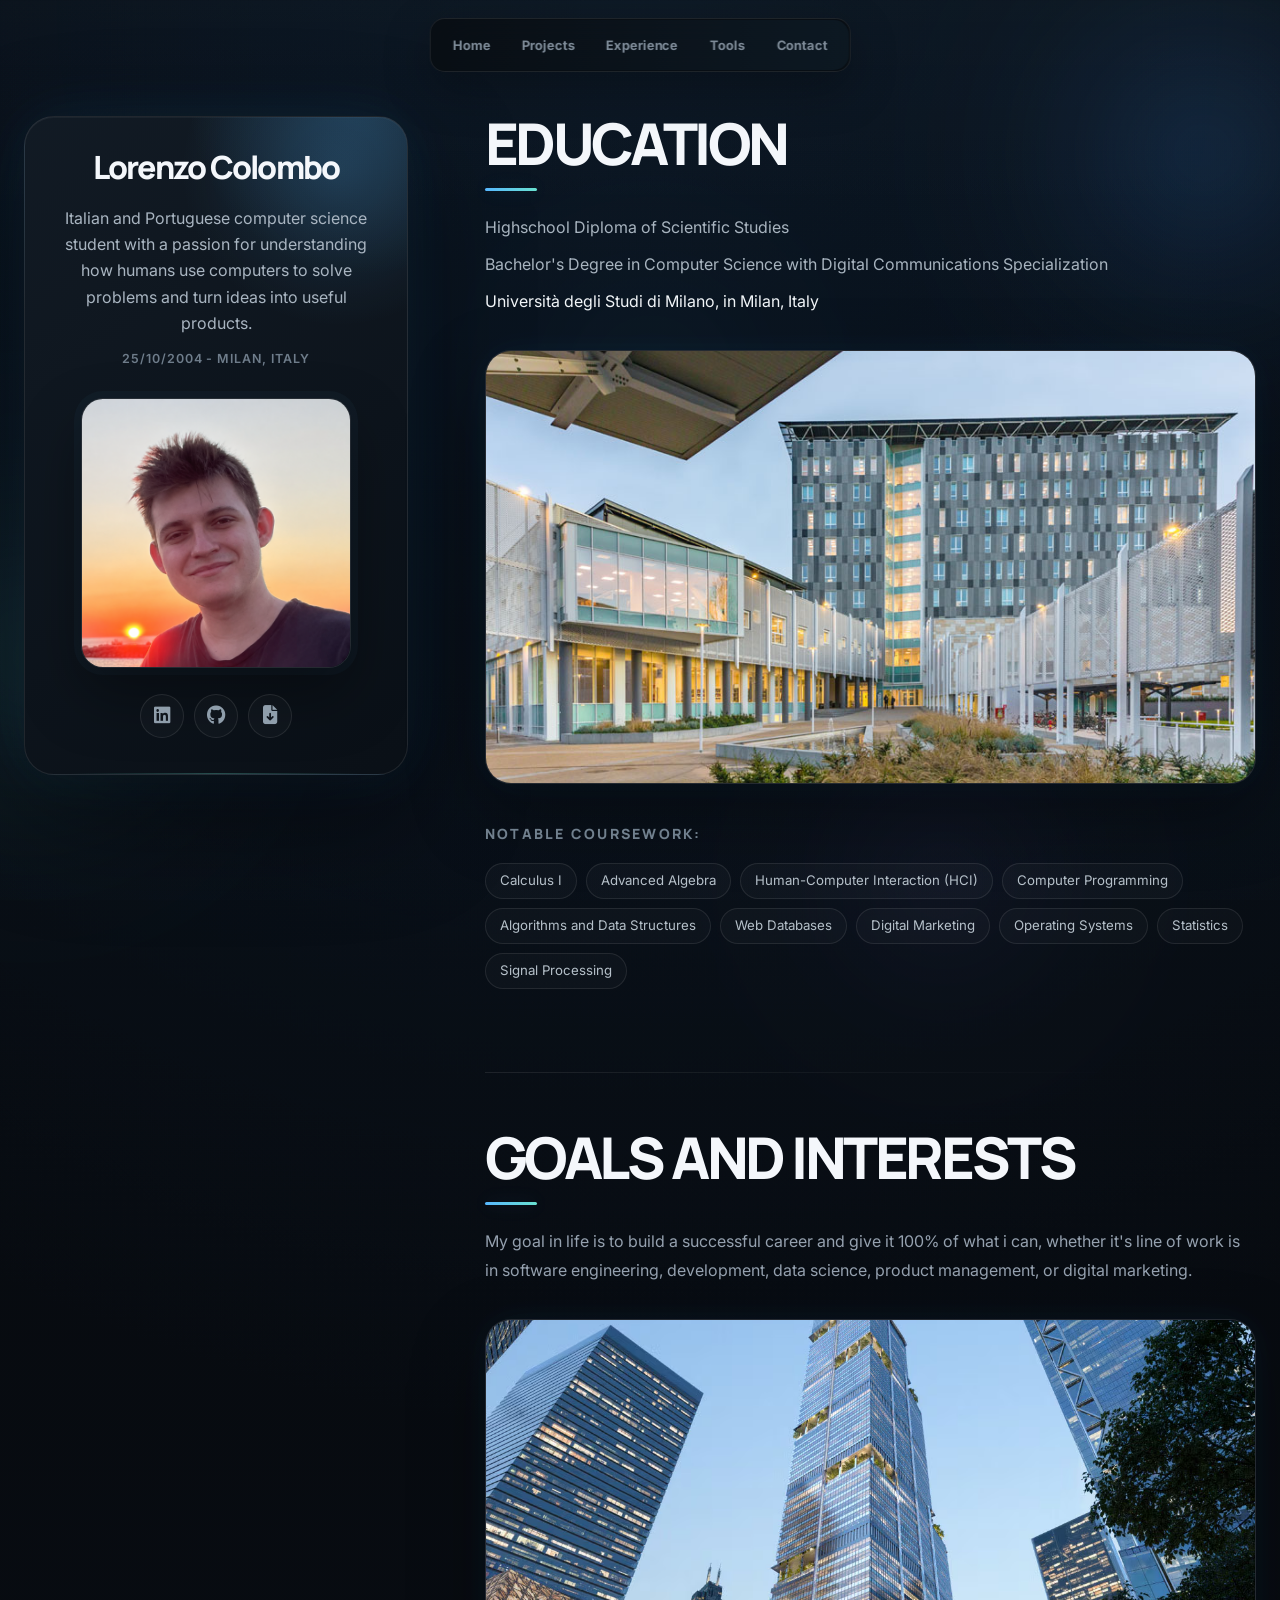
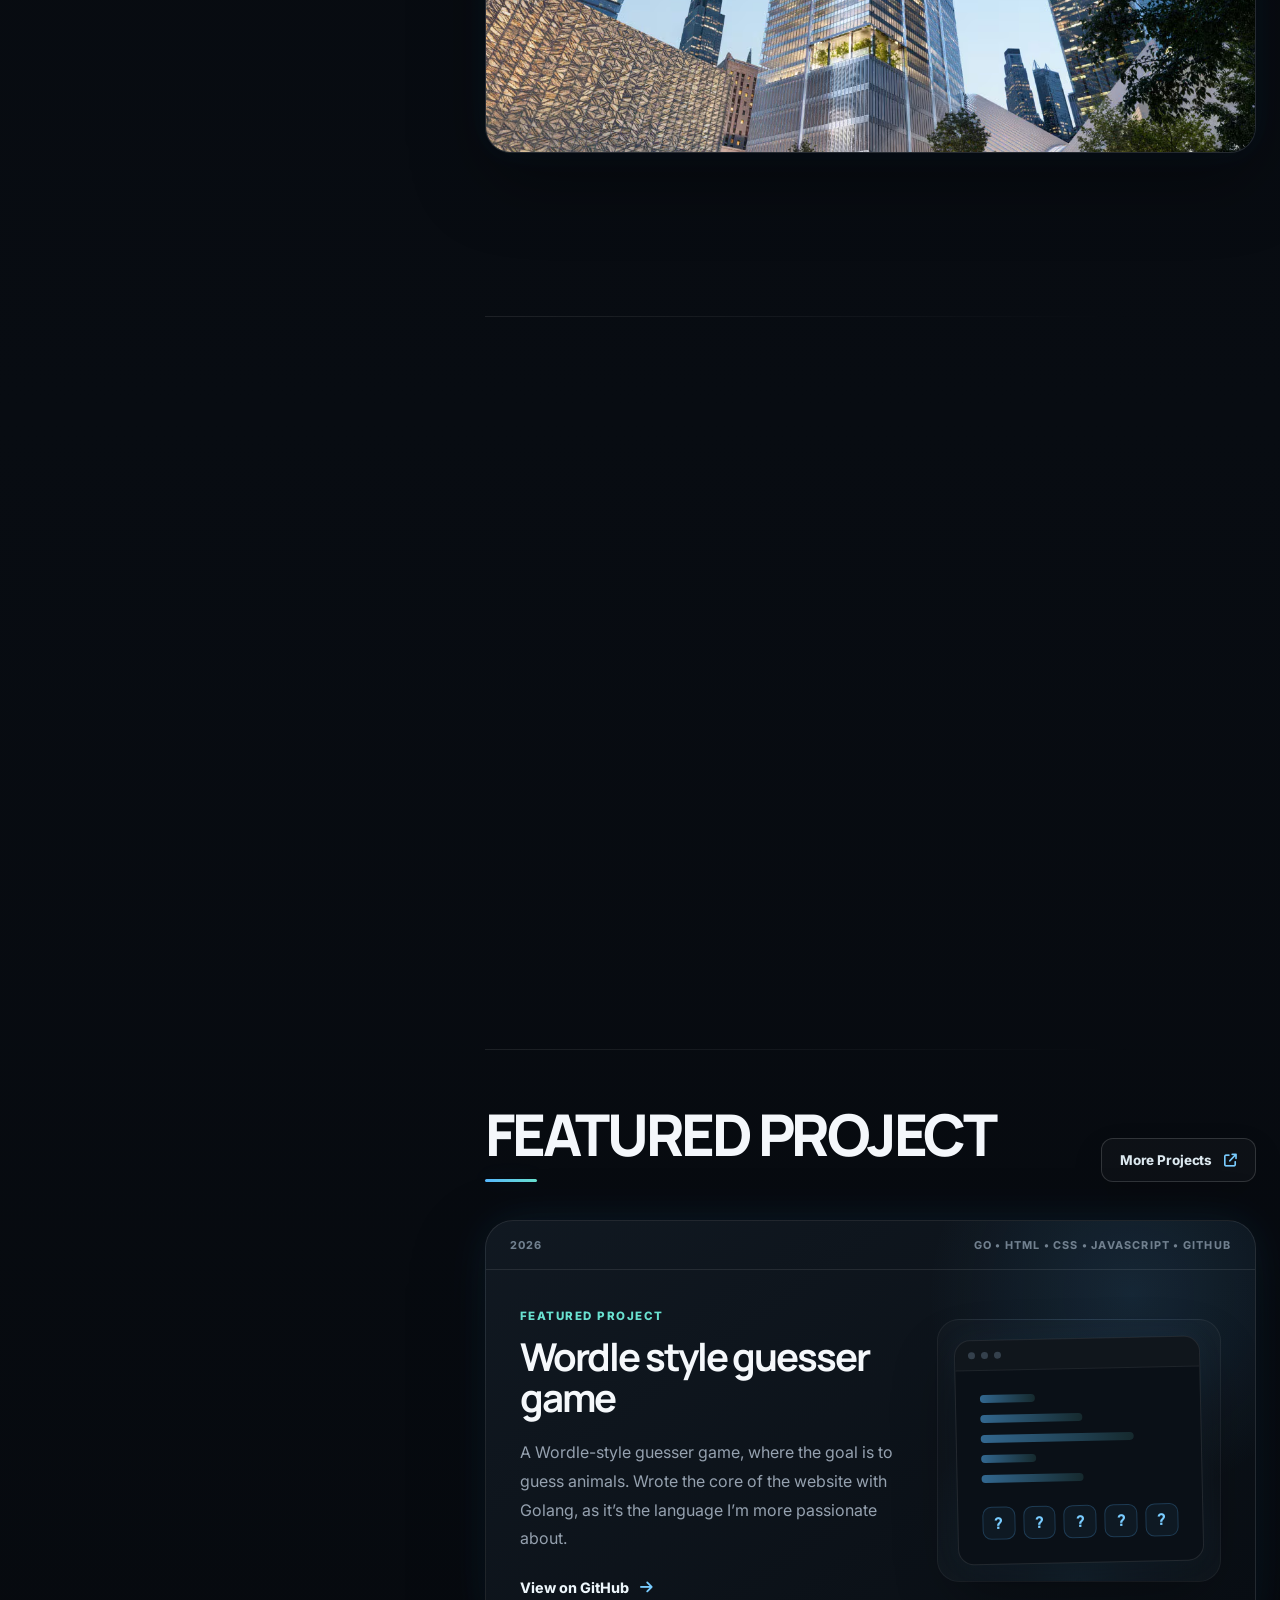
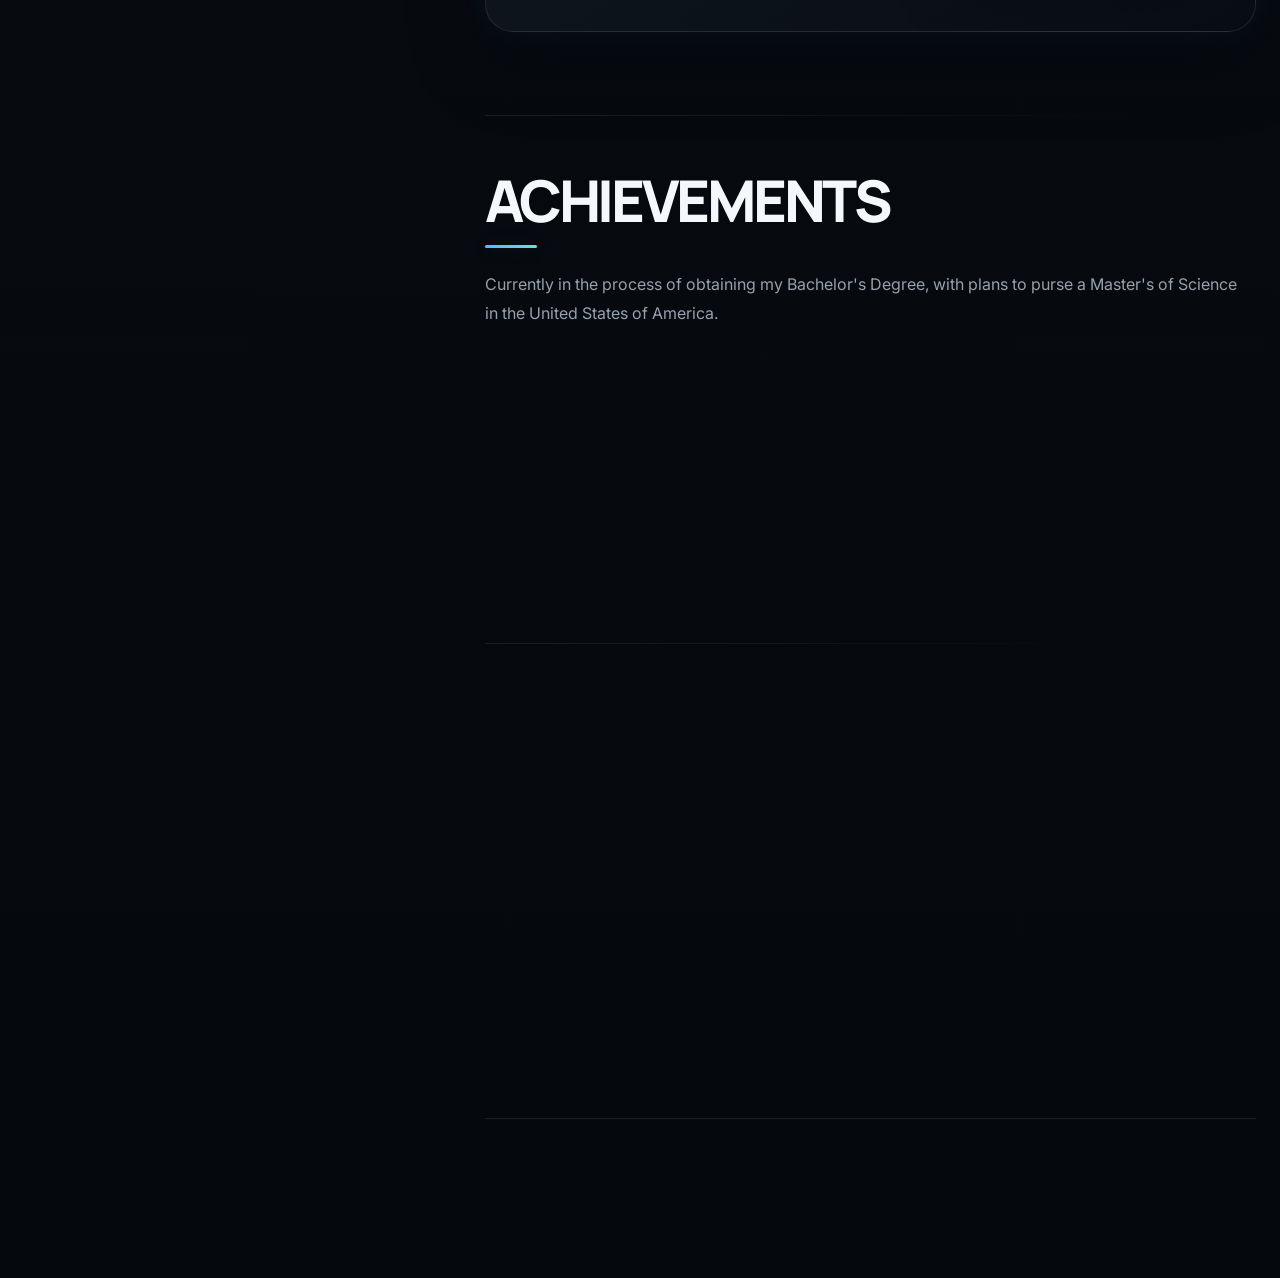
==== index.html @ e4cc05e1 "Updated index.html changed paragraph in line 104" ====
<!DOCTYPE html>
<html lang="en">

<head>
    <meta charset="UTF-8">
    <meta name="viewport" content="width=device-width, initial-scale=1.0">
    <meta name="description" content="Portfolio of Lorenzo Colombo, computer science student in Milan.">
    <meta name="theme-color" content="#0b0f14">
    <title>Lorenzo Colombo Aidos Portfolio</title>

    <link rel="icon" href="data:image/svg+xml,<svg xmlns=%22http://www.w3.org/2000/svg%22 viewBox=%220 0 64 64%22><rect width=%2264%22 height=%2264%22 rx=%2214%22 fill=%22%230b0f14%22/><text x=%2232%22 y=%2244%22 font-size=%2230%22 font-family=%22Arial%22 font-weight=%22700%22 text-anchor=%22middle%22 fill=%22%2368d7ff%22>LC</text></svg>">

    <link rel="preconnect" href="https://fonts.googleapis.com">
    <link rel="preconnect" href="https://fonts.gstatic.com" crossorigin>
    <link href="https://fonts.googleapis.com/css2?family=Inter:wght@400;500;600;700;800&family=Manrope:wght@500;600;700;800&display=swap" rel="stylesheet">
    <link rel="stylesheet" href="https://cdnjs.cloudflare.com/ajax/libs/font-awesome/6.5.2/css/all.min.css">
    <link rel="stylesheet" href="./profile.css">
    <link rel="stylesheet" href="./content.css">
    <link rel="stylesheet" href="./navbar.css">

    <script src="./fadenavbar.js" defer></script>
</head>

<body>

    <div class="ambient ambient-one" aria-hidden="true"></div>
    <div class="ambient ambient-two" aria-hidden="true"></div>
    <div class="ambient ambient-three" aria-hidden="true"></div>
    <div class="ambient ambient-four" aria-hidden="true"></div>
    <div class="scroll-progress" aria-hidden="true"></div>

    <nav class="navbar" aria-label="Main navigation">
        <a href="#top">Home</a>
        <a href="./projects.html">Projects</a>
        <a href="#experience">Experience</a>
        <a href="#tools">Tools</a>
        <a href="#contact">Contact</a>
    </nav>

    <div class="layout">

        <aside class="profile" id="top">

            <h1 class="name">Lorenzo Colombo</h1>
            <p class="description">Italian and Portuguese computer science student with a passion for understanding how humans use computers to solve problems and turn ideas into useful products.</p>
            <p class="information">25/10/2004 - Milan, Italy</p>
            <img class="profilepicture" src="picture.png" alt="Portrait of Lorenzo Colombo">

            <div class="socials">
                <a href="https://www.linkedin.com/in/lorenzo-colombo-1971093bb/" target="_blank" rel="noopener noreferrer" aria-label="LinkedIn" title="LinkedIn">
                    <i class="fa-brands fa-linkedin"></i>
                </a>

                <a href="https://github.com/LoreAidos" target="_blank" rel="noopener noreferrer" aria-label="GitHub" title="GitHub">
                    <i class="fa-brands fa-github"></i>
                </a>

                <a href="CSCV_EN.pdf" download aria-label="Download CV" title="Download CV">
                    <i class="fa-solid fa-file-arrow-down"></i>
                </a>
            </div>

        </aside>


        <main class="content">

            <section id="education">

                <h1 class="titlewhite">EDUCATION</h1>

                <p class="paragraph education-entries">
                    <span>Highschool Diploma of Scientific Studies</span>
                    <span>Bachelor's Degree in Computer Science with Digital Communications Specialization</span>
                    <span class="paragraphwhite">Università degli Studi di Milano, in Milan, Italy</span>
                </p>

                <figure class="figure">
                    <img class="picture1" src="celoria.png" alt="The Celoria campus of the Università degli Studi di Milano" loading="lazy">
                </figure>

                <h2 class="titlegray">NOTABLE COURSEWORK:</h2>
                <ul class="education-list">
                    <li>Calculus I</li>
                    <li>Advanced Algebra</li>
                    <li>Human-Computer Interaction (HCI)</li>
                    <li>Computer Programming</li>
                    <li>Algorithms and Data Structures</li>
                    <li>Web Databases</li>
                    <li>Digital Marketing</li>
                    <li>Operating Systems</li>
                    <li>Statistics</li>
                    <li>Signal Processing</li>
                </ul>

            </section>


            <section id="goals">

                <h1 class="titlewhite">GOALS AND INTERESTS</h1>

                <p class="paragraph">
                    My goal in life is to build a successful career and give it 100% of what i can,
                    whether it's line of work is in software engineering, development, data science,
                    product management, or digital marketing.
                </p>

                <figure class="figure">
                    <img class="picture2" src="stockimagegoals.png" alt="Abstract dashboard with charts and data visualizations" loading="lazy">
                </figure>

                <p class="paragraph">
                    Thanks to my interests in social media, finance, culture, and
                    problem-solving, my mission is to become an important asset to any
                    company, with the vision of one day owning my own business.
                </p>

            </section>


            <section id="tools">

                <h1 class="titlewhite">SKILLS</h1>

                <div class="skills-container">

                    <div class="skills-box">
                        <h2 class="titlegray">SOFT SKILLS</h2>

                        <ul class="skills-list">
                            <li><strong>Multilingual:</strong> I speak Italian, Portuguese, and English fluently. I am a beginner in French and Spanish.</li>
                            <li>High <strong>adaptability.</strong></li>
                            <li><strong>Attention to detail</strong> and <strong>good memory.</strong></li>
                            <li>Good <strong>communication</strong>, especially during teamwork.</li>
                            <li>High <strong>creativity.</strong></li>
                            <li><strong>Confident</strong> and willing to try things outside my niche.</li>
                        </ul>
                    </div>

                    <div class="skills-box">
                        <h2 class="titlegray">EXPERTISE</h2>

                        <ul class="skills-list">
                            <li><strong>Programming Languages:</strong> Go, Java, JavaScript, Python.</li>
                            <li><strong>Other Technologies:</strong> HTML, CSS, XML, MySQL, PostgreSQL.</li>
                            <li><strong>Tools:</strong> Git, GitHub, VS Code, IntelliJ IDEA, Oracle VirtualBox, Docker, Microsoft Office.</li>
                            <li><strong>Operating Systems:</strong> Windows 10–11, Linux (Arch, Fedora, GNOME/Wayland).</li>
                            <li><strong>AI Tools</strong>: Perplexity AI, ChatGPT, Claude, Gemini. I have some proficiency in Codex / Claude Code.</li>
                        </ul>
                    </div>

                </div>

            </section>




            <section id="projects" class="featured-project-section">

                <div class="section-heading-row">
                    <h1 class="titlewhite">FEATURED PROJECT</h1>
                    <a class="more-projects-button" href="./projects.html">
                        More Projects
                        <i class="fa-solid fa-arrow-up-right-from-square" aria-hidden="true"></i>
                    </a>
                </div>

                <article class="featured-project-card">
                    <div class="project-meta">
                        <span>2026</span>
                        <span>GO • HTML • CSS • JAVASCRIPT • GITHUB</span>
                    </div>

                    <div class="project-body">
                        <div class="project-copy">
                            <span class="project-kicker">Featured Project</span>
                            <h2>Wordle style guesser game</h2>
                            <p>
                                A Wordle-style guesser game, where the goal is to guess animals.
                                Wrote the core of the website with Golang, as it’s the language I’m more passionate about.
                            </p>

                            <a class="project-link" href="https://github.com/LoreAidos" target="_blank" rel="noopener noreferrer">
                                View on GitHub
                                <i class="fa-solid fa-arrow-right" aria-hidden="true"></i>
                            </a>
                        </div>

                        <div class="project-visual" aria-hidden="true">
                            <div class="project-window">
                                <div class="project-window-bar">
                                    <span></span><span></span><span></span>
                                </div>
                                <div class="project-window-content">
                                    <div class="project-code-line short"></div>
                                    <div class="project-code-line medium"></div>
                                    <div class="project-code-line long"></div>
                                    <div class="project-code-line short"></div>
                                    <div class="project-code-line medium"></div>
                                    <div class="project-grid">
                                        <span>?</span><span>?</span><span>?</span><span>?</span><span>?</span>
                                    </div>
                                </div>
                            </div>
                        </div>
                    </div>
                </article>

            </section>

            <section id="experience">

                <h1 class="titlewhite">ACHIEVEMENTS</h1>

                <p class="paragraph">
                    Currently in the process of obtaining my Bachelor's Degree, with plans to purse a Master's of Science in the United States of America.
                </p>
                <p class="paragraph">
                    Solved more than 100 LeetCode problems, placing me in the top 15% of the website.
                </p>

                <h2 class="titlegray subtitle">EXPERIENCE</h2>
                <p class="paragraphwhite experience-card">Interned for an Advertisement Strategy firm (Trade-off) during 3 months at the beginning of 2024 in Milan, Italy </p>

            </section>


            <section id="contact">

                <h1 class="titlewhite">My Contacts</h1>

                <div class="contact-links">
                    <a class="contact-link" href="mailto:lorenzocolaidos@gmail.com">
                        <i class="fa-solid fa-envelope" aria-hidden="true"></i>
                        <span>lorenzocolaidos@gmail.com</span>
                    </a>
                    <a class="contact-link" href="https://www.linkedin.com/in/lorenzo-colombo-1971093bb/" target="_blank" rel="noopener noreferrer">
                        <i class="fa-brands fa-linkedin" aria-hidden="true"></i>
                        <span>Let's connect on Linkedin</span>
                    </a>
                </div>

            </section>


            <footer>
                <p class="privacy-notice">
                    The personal information presented on this website is provided for
                    professional and recruitment purposes only. It must not be copied,
                    reproduced, distributed, or used for unrelated purposes without my
                    consent.
                </p>
            </footer>

        </main>

    </div>

</body>

</html>
---- profile.css ----
:root {
    --bg: #070a0f;
    --bg-soft: #0b1017;
    --surface: #0f151d;
    --surface-2: #121b25;
    --surface-3: #17222e;
    --ink: #f4f7fb;
    --muted: #95a1af;
    --muted-2: #667382;
    --line: rgba(255,255,255,.09);
    --line-strong: rgba(255,255,255,.15);
    --blue: #57b8ff;
    --blue-bright: #79ccff;
    --blue-deep: #2467ad;
    --cyan: #69e1d0;
    --shadow-sm: 0 18px 40px rgba(0,0,0,.24), 0 0 30px rgba(87,184,255,.035);
    --shadow-md: 0 28px 72px rgba(0,0,0,.34), 0 0 42px rgba(87,184,255,.045);
    --shadow-lg: 0 42px 118px rgba(0,0,0,.44), 0 0 58px rgba(87,184,255,.055);
    --radius-lg: 28px;
    --radius-md: 18px;
    --max: 1480px;
    --grid-size: clamp(34px, 3vw, 52px);
}

* { box-sizing: border-box; }

html {
    scroll-behavior: smooth;
    scroll-padding-top: 110px;
    background: var(--bg);
}

body {
    position: relative;
    isolation: isolate;
    min-height: 100vh;
    margin: 0;
    color: var(--ink);
    background:
        radial-gradient(circle at 50% 0%, rgba(36,103,173,.14), transparent 32%),
        linear-gradient(180deg, #06090d 0%, #080c12 45%, #05080c 100%);
    font-family: "Inter", sans-serif;
    overflow-x: hidden;
    -webkit-font-smoothing: antialiased;
}

body::before {
    content: "";
    position: fixed;
    inset: 0;
    pointer-events: none;
    opacity: .24;
    background-image:
        linear-gradient(rgba(255,255,255,.028) 1px, transparent 1px),
        linear-gradient(90deg, rgba(255,255,255,.028) 1px, transparent 1px);
    background-size: var(--grid-size) var(--grid-size);
    background-position: center top;
    mask-image: radial-gradient(circle at 50% 18%, black 0%, black 35%, transparent 88%);
    -webkit-mask-image: radial-gradient(circle at 50% 18%, black 0%, black 35%, transparent 88%);
    z-index: 0;
}

body::after {
    content: "";
    position: fixed;
    inset: 0;
    pointer-events: none;
    background:
        radial-gradient(circle at 50% 50%, transparent 36%, rgba(2,4,7,.34) 100%),
        linear-gradient(180deg, rgba(255,255,255,.018), transparent 24%, transparent 76%, rgba(0,0,0,.14));
    mix-blend-mode: screen;
    opacity: .65;
    z-index: 1;
}

::selection { background: rgba(87,184,255,.28); }

a:focus-visible {
    outline: 2px solid var(--blue-bright);
    outline-offset: 3px;
}

img { max-width: 100%; }

.ambient {
    position: fixed;
    width: clamp(300px, 38vw, 680px);
    height: clamp(300px, 38vw, 680px);
    border-radius: 50%;
    pointer-events: none;
    filter: blur(clamp(34px, 3.8vw, 58px));
    z-index: 0;
    will-change: transform, opacity;
    mix-blend-mode: screen;
}

.ambient-one {
    top: -10%;
    right: -13%;
    opacity: .29;
    background: radial-gradient(circle, rgba(54,145,255,.78) 0%, rgba(54,145,255,.25) 34%, transparent 70%);
    animation: ambientFloatOne 15s ease-in-out infinite alternate;
}

.ambient-two {
    left: -14%;
    top: 46%;
    opacity: .23;
    background: radial-gradient(circle, rgba(84,223,206,.62) 0%, rgba(84,223,206,.18) 36%, transparent 70%);
    animation: ambientFloatTwo 18s ease-in-out infinite alternate;
}

.ambient-three {
    width: clamp(220px, 28vw, 520px);
    height: clamp(220px, 28vw, 520px);
    top: 78%;
    right: 16%;
    opacity: .13;
    background: radial-gradient(circle, rgba(125,102,255,.58) 0%, rgba(125,102,255,.16) 38%, transparent 72%);
    animation: ambientFloatThree 21s ease-in-out infinite alternate;
}

.ambient-four {
    width: clamp(180px, 22vw, 420px);
    height: clamp(180px, 22vw, 420px);
    top: 26%;
    left: 38%;
    opacity: .11;
    background: radial-gradient(circle, rgba(87,184,255,.65) 0%, rgba(87,184,255,.12) 40%, transparent 72%);
    animation: ambientFloatFour 19s ease-in-out infinite alternate;
}



.scroll-progress {
    position: fixed;
    top: 0;
    left: 0;
    width: 0;
    height: 2px;
    background: linear-gradient(90deg, var(--blue), var(--cyan));
    z-index: 3000;
    box-shadow: 0 0 22px rgba(87,184,255,.35);
}

.layout {
    position: relative;
    z-index: 2;
    display: grid;
    grid-template-columns: clamp(320px, 30vw, 430px) minmax(0, 1fr);
    column-gap: clamp(48px, 6vw, 96px);
    align-items: start;
    width: min(calc(100% - 48px), var(--max));
    margin: 0 auto;
    padding: 116px 0 0;
}

.profile {
    position: sticky;
    top: 96px;
    align-self: start;
    padding: 34px 30px 36px;
    border-radius: 30px;
    color: #fff;
    background:
        radial-gradient(circle at 82% 8%, rgba(87,184,255,.15), transparent 23%),
        linear-gradient(145deg, rgba(18,27,37,.98), rgba(10,16,23,.98));
    border: 1px solid var(--line);
    box-shadow: var(--shadow-lg), 0 0 70px rgba(87,184,255,.07), inset 0 1px 0 rgba(255,255,255,.045);
    overflow: hidden;
    isolation: isolate;
    transition: border-color .35s ease, box-shadow .35s ease, transform .35s ease;
}

.profile:hover {
    border-color: rgba(87,184,255,.20);
    box-shadow: 0 46px 110px rgba(0,0,0,.42), 0 0 65px rgba(87,184,255,.11), inset 0 1px 0 rgba(255,255,255,.06);
    transform: translateY(-2px);
}

.profile::before {
    content: "";
    position: absolute;
    width: 360px;
    height: 360px;
    top: -195px;
    right: -135px;
    border-radius: 50%;
    background: radial-gradient(circle, rgba(87,184,255,.18), transparent 68%);
    pointer-events: none;
    animation: profileOrb 8s ease-in-out infinite alternate;
}

.profile::after {
    content: "";
    position: absolute;
    left: 12%;
    right: 12%;
    bottom: 0;
    height: 1px;
    background: linear-gradient(90deg, transparent, rgba(105,225,208,.65), transparent);
    opacity: .45;
    animation: pulseLine 4s ease-in-out infinite;
}

.name,
.description,
.information,
.profilepicture,
.socials { position: relative; z-index: 1; }

.name {
    margin: 0;
    font-family: "Manrope", sans-serif;
    font-weight: 800;
    font-size: clamp(2rem, 2.45vw, 2.75rem);
    line-height: 1.05;
    letter-spacing: -.055em;
    text-align: center;
    color: var(--ink);
}

.description {
    margin: 20px 0 0;
    color: #a9b5c1;
    font-size: clamp(1rem, 1.2vw, 1.15rem);
    line-height: 1.65;
    text-align: center;
}

.information {
    margin: 14px 0 0;
    color: #6f7d8b;
    font-size: .78rem;
    font-weight: 600;
    letter-spacing: .08em;
    text-transform: uppercase;
    text-align: center;
}

.profilepicture {
    display: block;
    width: min(270px, 100%);
    aspect-ratio: 1;
    height: auto;
    object-fit: cover;
    object-position: 46% 30%;
    margin: 32px auto 0;
    border-radius: 22px;
    border: 1px solid rgba(255,255,255,.10);
    box-shadow: 0 28px 60px rgba(0,0,0,.34), 0 0 0 7px rgba(87,184,255,.035);
    transition: transform .55s cubic-bezier(.2,.8,.2,1), box-shadow .55s ease, filter .55s ease;
}

.profile:hover .profilepicture {
    transform: scale(1.018) translateY(-3px);
    box-shadow: 0 32px 70px rgba(0,0,0,.40), 0 0 0 7px rgba(87,184,255,.055), 0 0 42px rgba(87,184,255,.055);
    filter: saturate(1.03) brightness(1.025);
}

.socials {
    display: flex;
    justify-content: center;
    align-items: center;
    gap: 10px;
    margin-top: 26px;
}

.socials a {
    width: 44px;
    height: 44px;
    display: grid;
    place-items: center;
    color: #8f9eab;
    font-size: 19px;
    text-decoration: none;
    border: 1px solid var(--line);
    border-radius: 50%;
    background: rgba(255,255,255,.025);
    transition: transform .24s ease, color .24s ease, background .24s ease, border-color .24s ease, box-shadow .24s ease;
}

.socials a:hover {
    color: #071017;
    background: var(--blue-bright);
    border-color: var(--blue-bright);
    transform: translateY(-3px);
    box-shadow: 0 12px 28px rgba(87,184,255,.18);
}

@keyframes ambientFloatOne {
    from { transform: translate(0,0) scale(1); }
    to { transform: translate(-50px,40px) scale(1.15); }
}

@keyframes ambientFloatTwo {
    from { transform: translate(0,0) scale(1); }
    to { transform: translate(55px,-35px) scale(1.14); }
}


@keyframes ambientFloatThree {
    from { transform: translate3d(0,0,0) scale(1); }
    to { transform: translate3d(-45px,-35px,0) scale(1.14); }
}

@keyframes ambientFloatFour {
    from { transform: translate3d(-20px,30px,0) scale(.96); }
    to { transform: translate3d(35px,-25px,0) scale(1.10); }
}

@keyframes profileOrb {
    from { transform: translate(0,0) scale(1); opacity: .55; }
    to { transform: translate(-30px,25px) scale(1.17); opacity: .95; }
}

@keyframes pulseLine {
    0%,100% { opacity: .12; transform: scaleX(.65); }
    50% { opacity: .58; transform: scaleX(1); }
}

@media (max-height: 820px) and (min-width: 901px) {
    .profile { top: 88px; padding: 28px 28px 30px; }
    .description { margin-top: 14px; }
    .information { margin-top: 10px; }
    .profilepicture { width: min(240px, 100%); margin-top: 22px; }
    .socials { margin-top: 20px; }
}

@media (max-height: 680px) and (min-width: 901px) {
    .profile { position: relative; top: auto; }
}

@media (max-width: 900px) {
    .layout {
        grid-template-columns: minmax(0, 1fr);
        row-gap: 70px;
        padding-top: 116px;
    }

    .profile {
        position: relative;
        top: auto;
        width: 100%;
        max-width: 560px;
        margin: 0 auto;
    }

    .profilepicture { width: min(250px, 100%); }
}

@media (max-width: 700px) {
    .layout {
        width: min(calc(100% - 28px), 620px);
        padding-top: 130px;
        row-gap: 48px;
    }

    .profile { padding: 28px 20px 32px; border-radius: 24px; }

    .name { font-size: clamp(2rem, 9vw, 2.6rem); }
    .description { font-size: 1rem; }
    .information { font-size: .68rem; }
    .profilepicture { width: min(240px, 70vw); margin-top: 24px; border-radius: 20px; }
    .socials { gap: 8px; margin-top: 22px; }
    .socials a { width: 40px; height: 40px; font-size: 18px; }
    .ambient { opacity: .10; }
    body::before { opacity: .12; }
}

@media (prefers-reduced-motion: reduce) {
    *, *::before, *::after {
        animation-duration: .001ms !important;
        animation-iteration-count: 1 !important;
        scroll-behavior: auto !important;
        transition-duration: .001ms !important;
    }
}
---- content.css ----
.content {
    min-width: 0;
    padding-bottom: 90px;
}

.content section {
    position: relative;
    margin-bottom: clamp(110px, 11vw, 170px);
}

.content section + section::before {
    content: "";
    position: absolute;
    left: 0;
    top: -58px;
    width: 100%;
    height: 1px;
    background: linear-gradient(90deg, var(--line), transparent 85%);
}

.paragraph,
.paragraphwhite {
    font-size: clamp(1rem, 1.05vw, 1.12rem);
    line-height: 1.82;
    margin: 22px 0 0;
    max-width: 48em;
}

.paragraph { color: var(--muted); }
.paragraphwhite { color: #edf3f7; }

.titlewhite,
.titlegray {
    margin: 0;
    font-family: "Manrope", sans-serif;
    text-transform: uppercase;
}

.titlewhite {
    color: var(--ink);
    font-size: clamp(2.6rem, 4.5vw, 4.5rem);
    font-weight: 800;
    line-height: .94;
    letter-spacing: -.06em;
}

.titlegray {
    color: #71808e;
    font-size: clamp(.88rem, 1.05vw, 1rem);
    font-weight: 800;
    line-height: 1.2;
    letter-spacing: .16em;
}

.content .titlewhite {
    position: relative;
    width: fit-content;
}

.content .titlewhite::after {
    content: "";
    display: block;
    width: 52px;
    height: 3px;
    margin-top: 18px;
    border-radius: 99px;
    background: linear-gradient(90deg, var(--blue), var(--cyan));
    box-shadow: 0 0 18px rgba(87,184,255,.15);
    transition: width .35s ease;
}

.content .titlewhite:hover::after { width: 92px; }

.subtitle { margin-top: 50px; }

.education-entries span {
    display: block;
    color: #a8b4bf;
}

.education-entries span + span { margin-top: 8px; }
.education-entries .paragraphwhite { color: #f2f6f9; }

.figure {
    margin: 34px 0 42px;
    padding: 0;
}

.picture1,
.picture2 {
    display: block;
    width: 100%;
    height: auto;
    object-fit: cover;
    border-radius: 26px;
    border: 1px solid var(--line);
    background: var(--surface);
    box-shadow: var(--shadow-md), 0 0 34px rgba(87,184,255,.045);
    transition: transform .55s cubic-bezier(.2,.8,.2,1), box-shadow .55s ease, border-color .4s ease, filter .5s ease;
}

.picture1 { aspect-ratio: 16 / 9; object-position: 50% 45%; }
.picture2 { aspect-ratio: 16 / 9; }

.picture1:hover,
.picture2:hover {
    transform: translateY(-6px) scale(1.006);
    border-color: rgba(87,184,255,.18);
    box-shadow: var(--shadow-lg), 0 0 48px rgba(87,184,255,.09);
    filter: brightness(1.03) saturate(1.03);
}

#goals .figure { margin-bottom: 8px; }

.education-list {
    display: flex;
    flex-wrap: wrap;
    gap: 9px;
    margin: 20px 0 0;
    padding: 0;
    list-style: none;
}

.education-list li {
    padding: 7px 14px;
    color: #b6c1ca;
    background: rgba(255,255,255,.025);
    border: 1px solid var(--line);
    border-radius: 999px;
    font-size: .83rem;
    line-height: 1.5;
    transition: color .22s ease, background .22s ease, border-color .22s ease, transform .22s ease;
}

.education-list li:hover {
    color: #eff6fa;
    background: rgba(87,184,255,.07);
    border-color: rgba(87,184,255,.22);
    transform: translateY(-1px);
}

.skills-container {
    display: grid;
    grid-template-columns: repeat(2, minmax(0, 1fr));
    gap: 22px;
    margin-top: 44px;
}

.skills-box {
    position: relative;
    padding: 30px;
    border: 1px solid var(--line);
    border-radius: var(--radius-lg);
    background: linear-gradient(145deg, rgba(18,27,37,.96), rgba(11,17,24,.96));
    box-shadow: var(--shadow-sm), 0 0 26px rgba(87,184,255,.045);
    overflow: hidden;
    transition: transform .32s ease, border-color .32s ease, box-shadow .32s ease;
}

.skills-box::before {
    content: "";
    position: absolute;
    width: 160px;
    height: 160px;
    top: -95px;
    right: -72px;
    border-radius: 50%;
    background: radial-gradient(circle, rgba(87,184,255,.12), transparent 70%);
    transition: transform .5s ease;
}

.skills-box:hover {
    transform: translateY(-5px);
    border-color: rgba(87,184,255,.18);
    box-shadow: var(--shadow-md), 0 0 42px rgba(87,184,255,.085);
}

.skills-box:hover::before { transform: scale(1.45); }

.skills-box .titlegray {
    margin-bottom: 20px;
    padding-bottom: 15px;
    border-bottom: 1px solid var(--line);
}

.skills-list {
    margin: 0;
    padding-left: 20px;
    color: #d7e0e7;
    font-size: .96rem;
    line-height: 1.75;
}

.skills-list li { margin-bottom: 9px; }
.skills-list li:last-child { margin-bottom: 0; }
.skills-list li::marker { color: var(--blue); }
.skills-list strong { font-weight: 650; color: #edf5f9; }

.experience-card {
    max-width: none;
    margin-top: 18px;
    padding: 20px 24px;
    line-height: 1.7;
    border-radius: 16px;
    background: linear-gradient(145deg, rgba(255,255,255,.028), rgba(255,255,255,.014));
    border: 1px solid var(--line);
    border-left: 2px solid var(--blue);
    box-shadow: 0 22px 48px rgba(0,0,0,.24), 0 0 28px rgba(87,184,255,.045);
}

.contact-links {
    display: flex;
    flex-direction: column;
    align-items: stretch;
    gap: 0;
    margin-top: 30px;
    border-top: 1px solid var(--line);
}

.contact-link {
    display: flex;
    align-items: center;
    justify-content: space-between;
    gap: 20px;
    padding: 23px 4px;
    color: #e8eff4;
    text-decoration: none;
    font-family: "Manrope", sans-serif;
    font-size: clamp(1.2rem, 2.2vw, 1.9rem);
    font-weight: 750;
    letter-spacing: -.035em;
    border-bottom: 1px solid var(--line);
    transition: color .24s ease, padding-left .24s ease, background .24s ease;
}

.contact-link i {
    color: var(--blue-bright);
    font-size: .7em;
}

.contact-link:hover {
    color: #ffffff;
    padding-left: 10px;
    background: linear-gradient(90deg, rgba(87,184,255,.045), transparent 80%);
}

.content footer {
    padding-top: 30px;
    border-top: 1px solid var(--line);
}

.privacy-notice {
    max-width: 620px;
    margin: 0;
    color: #586675;
    font-size: .72rem;
    line-height: 1.7;
}

.js-ready .fade-in {
    opacity: 0;
    transform: translateY(22px);
    transition:
        opacity .72s ease var(--fade-delay, 0ms),
        transform .72s cubic-bezier(.2,.8,.2,1) var(--fade-delay, 0ms);
}

.js-ready .fade-in.is-visible {
    opacity: 1;
    transform: translateY(0);
}

@media (max-width: 1100px) {
    .skills-container { grid-template-columns: 1fr; }
}

@media (max-width: 700px) {
    .content { padding-bottom: 55px; }
    .content section { margin-bottom: 88px; }
    .content section + section::before { top: -42px; }
    .paragraph, .paragraphwhite { font-size: 1rem; line-height: 1.72; }
    .titlewhite { font-size: clamp(2.35rem, 11vw, 3.35rem); }
    .titlewhite::after { width: 40px; height: 2px; margin-top: 14px; }
    .titlegray { font-size: .82rem; }
    .figure { margin: 28px 0 34px; }
    .picture1, .picture2 { border-radius: 20px; }
    .skills-container { gap: 18px; margin-top: 32px; }
    .skills-box { padding: 24px 20px; border-radius: 22px; }
    .skills-box:hover, .picture1:hover, .picture2:hover { transform: none; }
    .skills-list { font-size: .94rem; }
    .contact-link { font-size: 1.32rem; padding: 20px 2px; }
    .contact-link:hover { padding-left: 5px; }
    .privacy-notice { font-size: .66rem; }
    .js-ready .fade-in { transform: translateY(14px); }
}

@media (prefers-reduced-motion: reduce) {
    .js-ready .fade-in { opacity: 1; transform: none; transition: none; }
}

/* Featured project */
.section-heading-row {
    display: flex;
    align-items: flex-end;
    justify-content: space-between;
    gap: 28px;
    margin-bottom: 38px;
}

.section-heading-row .titlewhite {
    flex: 1 1 auto;
}

.more-projects-button {
    flex: 0 0 auto;
    display: inline-flex;
    align-items: center;
    gap: 12px;
    padding: 13px 18px;
    border: 1px solid var(--line-strong);
    border-radius: 12px;
    color: #dce8ef;
    background: rgba(255,255,255,.028);
    text-decoration: none;
    font-family: "Inter", sans-serif;
    font-size: .84rem;
    font-weight: 750;
    letter-spacing: -.01em;
    box-shadow: 0 12px 30px rgba(0,0,0,.14);
    transition: transform .25s ease, color .25s ease, border-color .25s ease, background .25s ease, box-shadow .25s ease;
}

.more-projects-button i {
    color: var(--blue-bright);
    font-size: .82rem;
}

.more-projects-button:hover {
    color: #fff;
    background: rgba(87,184,255,.07);
    border-color: rgba(87,184,255,.26);
    transform: translateY(-2px);
    box-shadow: 0 16px 34px rgba(0,0,0,.22), 0 0 24px rgba(87,184,255,.05);
}

.featured-project-card {
    position: relative;
    overflow: hidden;
    border: 1px solid var(--line);
    border-radius: 28px;
    background:
        radial-gradient(circle at 84% 18%, rgba(87,184,255,.12), transparent 28%),
        linear-gradient(145deg, rgba(17,25,34,.98), rgba(9,14,20,.98));
    box-shadow: var(--shadow-md), 0 0 52px rgba(87,184,255,.07);
}

.featured-project-card::before {
    content: "";
    position: absolute;
    inset: 0;
    pointer-events: none;
    background: linear-gradient(120deg, transparent 20%, rgba(255,255,255,.025) 50%, transparent 80%);
    transform: translateX(-100%);
    transition: transform .8s ease;
}

.featured-project-card:hover::before {
    transform: translateX(100%);
}

.project-meta {
    display: flex;
    justify-content: space-between;
    gap: 18px;
    padding: 17px 24px;
    border-bottom: 1px solid var(--line);
    color: #71808f;
    font-size: .68rem;
    font-weight: 750;
    letter-spacing: .11em;
    text-transform: uppercase;
}

.project-body {
    display: grid;
    grid-template-columns: minmax(0, 1.15fr) minmax(280px, .85fr);
    gap: 34px;
    align-items: center;
    padding: 34px;
}

.project-copy {
    max-width: 640px;
}

.project-kicker {
    display: inline-block;
    margin-bottom: 14px;
    color: var(--cyan);
    font-size: .72rem;
    font-weight: 800;
    letter-spacing: .13em;
    text-transform: uppercase;
}

.project-copy h2 {
    margin: 0;
    color: #f5f8fb;
    font-family: "Manrope", sans-serif;
    font-size: clamp(1.9rem, 3vw, 3rem);
    line-height: 1.05;
    letter-spacing: -.055em;
}

.project-copy p {
    margin: 20px 0 0;
    max-width: 58ch;
    color: var(--muted);
    font-size: 1rem;
    line-height: 1.8;
}

.project-link {
    display: inline-flex;
    align-items: center;
    gap: 11px;
    margin-top: 26px;
    color: #edf6fb;
    text-decoration: none;
    font-size: .9rem;
    font-weight: 750;
    transition: color .22s ease, gap .22s ease;
}

.project-link i {
    color: var(--blue-bright);
    transition: transform .22s ease;
}

.project-link:hover {
    color: #fff;
    gap: 15px;
}

.project-link:hover i {
    transform: translateX(2px);
}

.project-visual {
    min-height: 250px;
    display: grid;
    place-items: center;
    padding: 18px;
    border: 1px solid rgba(255,255,255,.055);
    border-radius: 22px;
    background:
        radial-gradient(circle at 50% 100%, rgba(87,184,255,.10), transparent 60%),
        rgba(255,255,255,.018);
}

.project-window {
    width: min(100%, 390px);
    overflow: hidden;
    border: 1px solid rgba(255,255,255,.10);
    border-radius: 16px;
    background: #0a1017;
    box-shadow: 0 26px 60px rgba(0,0,0,.35), 0 0 28px rgba(87,184,255,.05);
    transform: rotate(-1.2deg);
    transition: transform .45s cubic-bezier(.2,.8,.2,1), box-shadow .45s ease;
}

.featured-project-card:hover .project-window {
    transform: rotate(0deg) translateY(-4px);
    box-shadow: 0 32px 68px rgba(0,0,0,.42), 0 0 28px rgba(87,184,255,.06);
}

.project-window-bar {
    display: flex;
    gap: 6px;
    padding: 11px 13px;
    border-bottom: 1px solid rgba(255,255,255,.06);
    background: rgba(255,255,255,.025);
}

.project-window-bar span {
    width: 7px;
    height: 7px;
    border-radius: 50%;
    background: #34404c;
}

.project-window-content {
    padding: 24px;
}

.project-code-line {
    height: 8px;
    margin-bottom: 12px;
    border-radius: 999px;
    background: linear-gradient(90deg, rgba(87,184,255,.52), rgba(105,225,208,.12));
}

.project-code-line.short { width: 28%; }
.project-code-line.medium { width: 52%; }
.project-code-line.long { width: 78%; }

.project-grid {
    display: grid;
    grid-template-columns: repeat(5, 1fr);
    gap: 8px;
    margin-top: 24px;
}

.project-grid span {
    aspect-ratio: 1;
    display: grid;
    place-items: center;
    border: 1px solid rgba(87,184,255,.22);
    border-radius: 9px;
    color: var(--blue-bright);
    background: rgba(87,184,255,.055);
    font-family: "Manrope", sans-serif;
    font-size: 1rem;
    font-weight: 800;
}

@media (max-width: 820px) {
    .section-heading-row {
        align-items: flex-start;
        flex-direction: column;
    }

    .project-body {
        grid-template-columns: 1fr;
    }

    .project-visual {
        min-height: 210px;
    }
}

@media (max-width: 700px) {
    .section-heading-row {
        gap: 18px;
        margin-bottom: 26px;
    }

    .more-projects-button {
        padding: 12px 15px;
        font-size: .8rem;
    }

    .featured-project-card { border-radius: 22px; }

    .project-meta {
        flex-direction: column;
        gap: 6px;
        padding: 15px 18px;
    }

    .project-body { padding: 22px; gap: 24px; }
    .project-copy h2 { font-size: 1.9rem; }
    .project-copy p { font-size: .94rem; line-height: 1.7; }
    .project-visual { min-height: 180px; padding: 12px; border-radius: 18px; }
}

/* More projects page */
.projects-page {
    width: min(calc(100% - 48px), 1180px);
    margin: 0 auto;
    padding: 150px 0 110px;
}

.projects-hero {
    max-width: 760px;
    margin-bottom: 70px;
}

.projects-hero .titlegray {
    display: block;
    margin-bottom: 18px;
    color: var(--cyan);
}

.projects-hero .paragraph {
    max-width: 40em;
}

.project-list {
    border-top: 1px solid var(--line);
}

.project-row {
    display: grid;
    grid-template-columns: 74px minmax(0, 1fr) 30px;
    align-items: center;
    gap: 22px;
    padding: 30px 8px;
    border-bottom: 1px solid var(--line);
    color: inherit;
    text-decoration: none;
    transition: padding .28s ease, background .28s ease;
}

.project-row:hover {
    padding-left: 16px;
    padding-right: 0;
    background: linear-gradient(90deg, rgba(87,184,255,.045), transparent 72%);
}

.project-index {
    color: #536170;
    font-family: "Manrope", sans-serif;
    font-size: .82rem;
    font-weight: 800;
    letter-spacing: .08em;
}

.project-list-kicker {
    color: var(--cyan);
    font-size: .67rem;
    font-weight: 800;
    letter-spacing: .12em;
    text-transform: uppercase;
}

.project-info h2 {
    margin: 7px 0 7px;
    color: #eef4f8;
    font-family: "Manrope", sans-serif;
    font-size: clamp(1.2rem, 2vw, 1.65rem);
    line-height: 1.15;
    letter-spacing: -.04em;
}

.project-info p {
    margin: 0;
    color: #6f7e8d;
    font-size: .82rem;
}

.project-row-icon {
    color: var(--blue-bright);
    transition: transform .25s ease;
}

.project-row:hover .project-row-icon {
    transform: translate(3px, -3px);
}

.back-home {
    display: inline-flex;
    align-items: center;
    gap: 10px;
    margin-top: 32px;
    color: #98a8b7;
    text-decoration: none;
    font-size: .86rem;
    font-weight: 700;
    transition: color .2s ease, gap .2s ease;
}

.back-home:hover {
    color: #fff;
    gap: 14px;
}

@media (max-width: 700px) {
    .projects-page {
        width: min(calc(100% - 28px), 620px);
        padding-top: 130px;
    }

    .projects-hero { margin-bottom: 48px; }

    .project-row {
        grid-template-columns: 36px minmax(0, 1fr) 24px;
        gap: 14px;
        padding: 24px 4px;
    }

    .project-row:hover { padding-left: 8px; }
    .project-index { font-size: .74rem; }
    .project-info h2 { font-size: 1.12rem; }
    .project-info p { font-size: .74rem; }
}
---- navbar.css ----
.navbar {
    position: fixed;
    top: 18px;
    left: 50%;
    transform: translateX(-50%);
    display: flex;
    justify-content: center;
    align-items: center;
    gap: 4px;
    padding: 8px;
    max-width: calc(100% - 24px);
    border: 1px solid var(--line);
    border-radius: 15px;
    background: rgba(8,12,17,.76);
    box-shadow: 0 16px 48px rgba(0,0,0,.28);
    backdrop-filter: blur(20px);
    -webkit-backdrop-filter: blur(20px);
    z-index: 2000;
    transition: background .3s ease, border-color .3s ease, box-shadow .3s ease;
    overflow: hidden;
}

.navbar::before {
    content: "";
    position: absolute;
    inset: 1px;
    border-radius: inherit;
    background: linear-gradient(90deg, transparent, rgba(87,184,255,.06), transparent);
    background-size: 200% 100%;
    animation: navSweep 8s linear infinite;
    pointer-events: none;
}

.navbar a {
    position: relative;
    z-index: 1;
    color: #7e8b98;
    text-decoration: none;
    font-family: "Inter", sans-serif;
    font-size: 13px;
    font-weight: 700;
    letter-spacing: -.01em;
    padding: 10px 14px;
    border-radius: 10px;
    transition: color .2s ease, background .2s ease, transform .2s ease;
}

.navbar a::after {
    content: "";
    position: absolute;
    left: 50%;
    bottom: 5px;
    width: 0;
    height: 1px;
    border-radius: 99px;
    background: var(--blue-bright);
    transform: translateX(-50%);
    transition: width .22s ease;
}

.navbar a:hover {
    color: #eef6fa;
    background: rgba(255,255,255,.045);
    transform: translateY(-1px);
}

.navbar a:hover::after { width: 18px; }

.navbar.transparent {
    background: rgba(8,12,17,.32);
    border-color: rgba(255,255,255,.045);
    box-shadow: 0 10px 28px rgba(0,0,0,.10);
}

@keyframes navSweep {
    from { background-position: 200% 0; }
    to { background-position: -200% 0; }
}

@media (max-width: 700px) {
    .navbar {
        top: 10px;
        width: calc(100% - 18px);
        padding: 6px;
        border-radius: 14px;
        gap: 0;
        justify-content: space-between;
    }

    .navbar a {
        font-size: 10px;
        padding: 9px 7px;
    }

    .navbar a:hover { transform: none; }
}
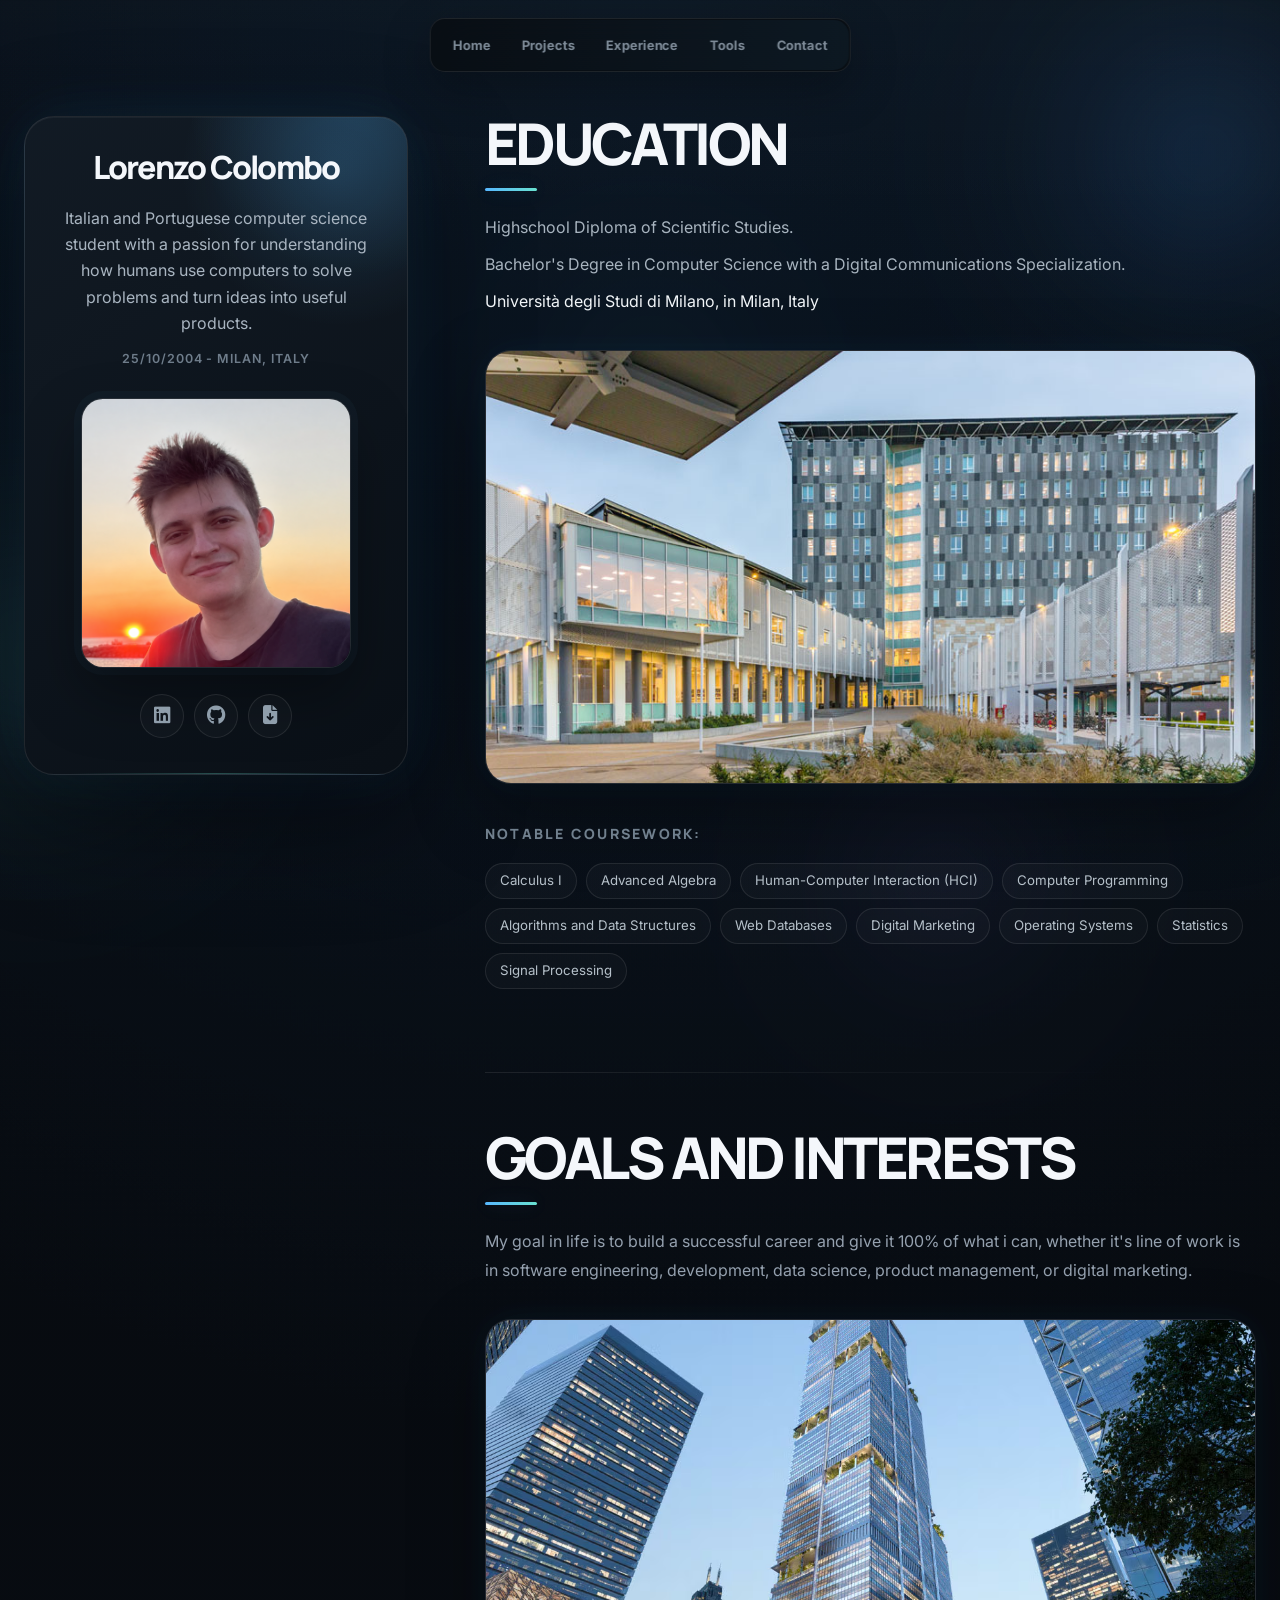
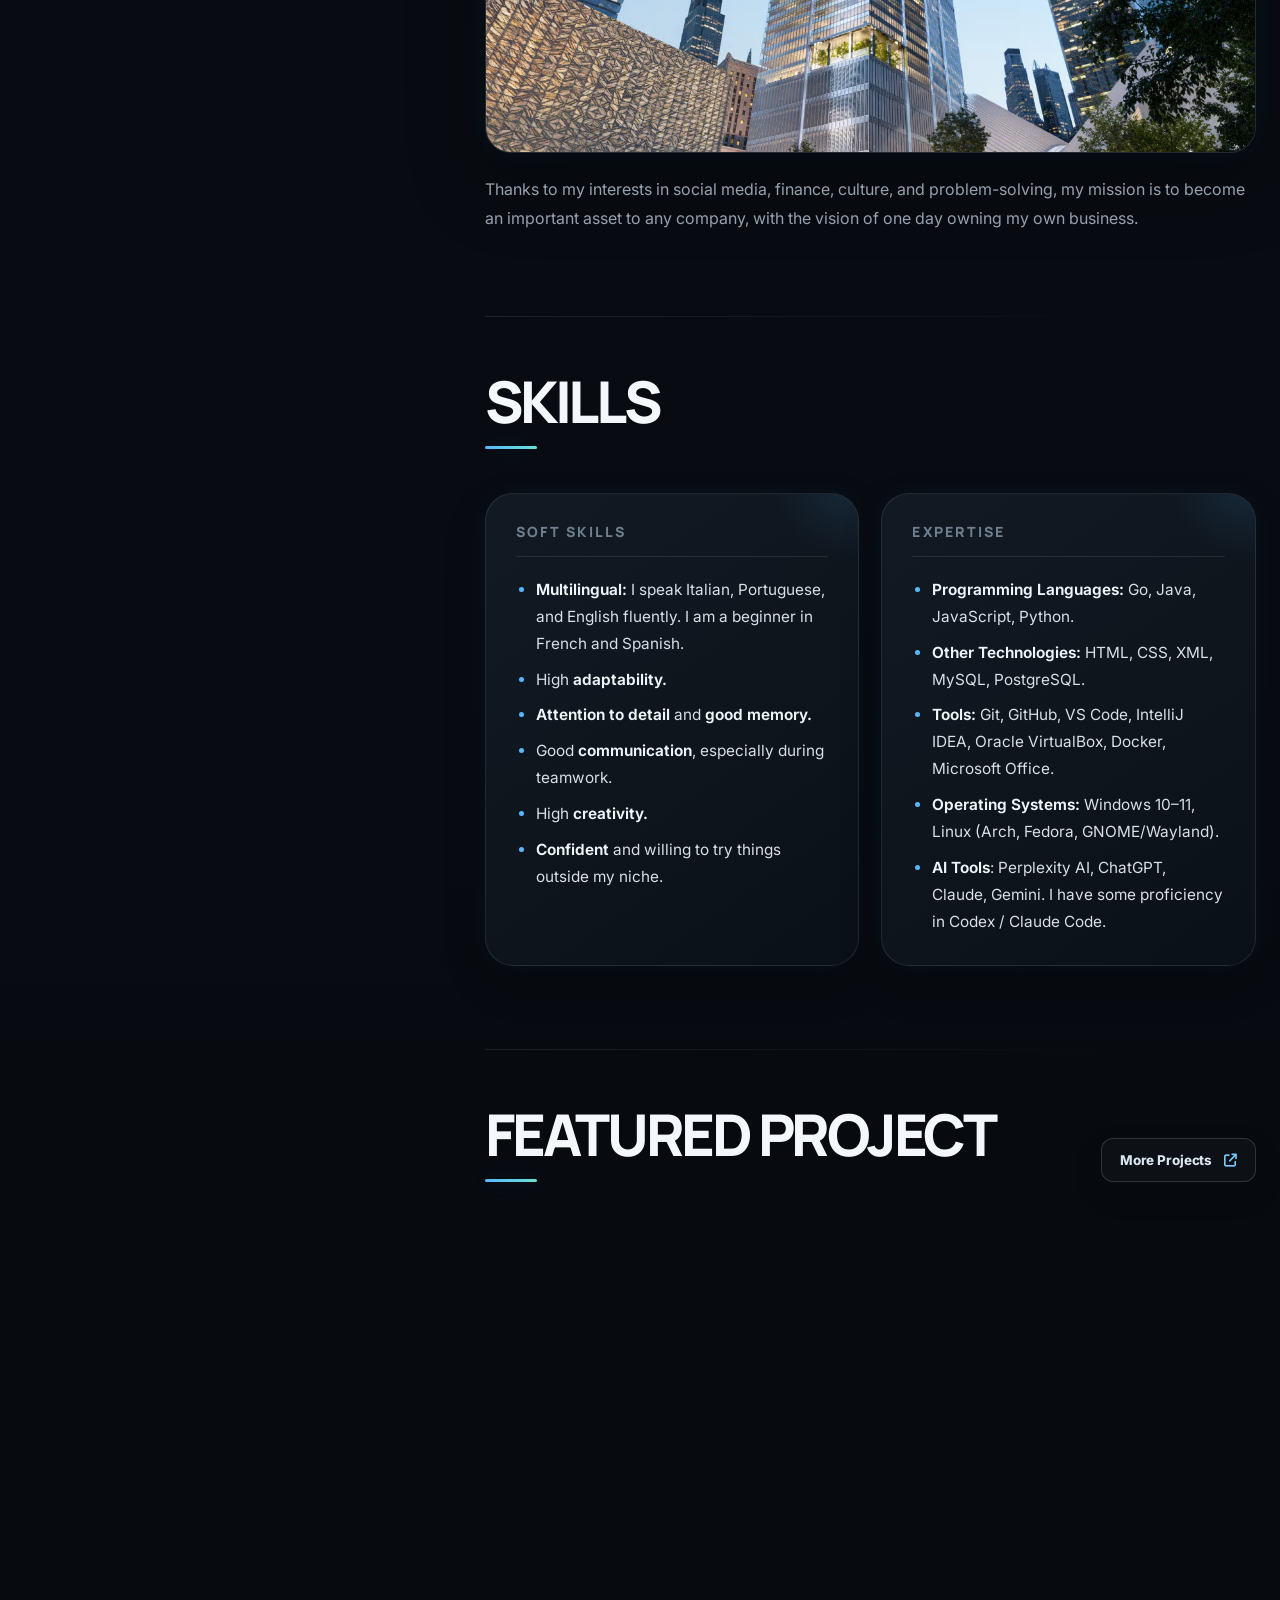
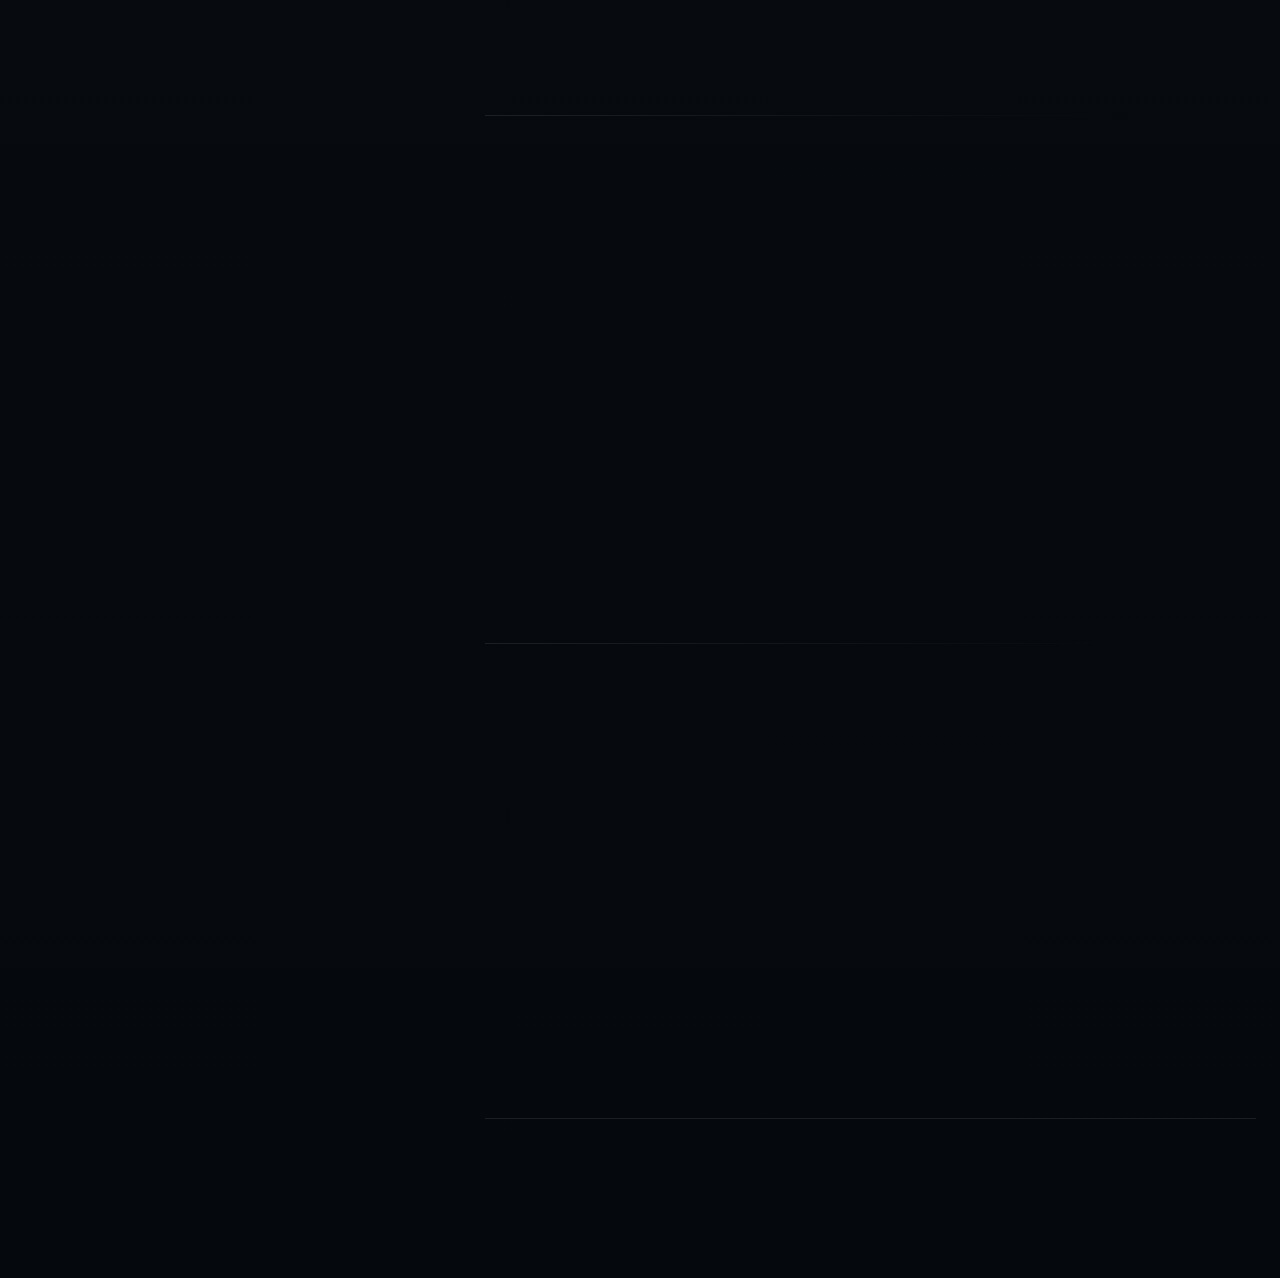
==== commit 8695a90d: "Updated index.html changed punctuation education's paragraph." ====
--- a/index.html
+++ b/index.html
@@ -70,8 +70,8 @@
                 <h1 class="titlewhite">EDUCATION</h1>
 
                 <p class="paragraph education-entries">
-                    <span>Highschool Diploma of Scientific Studies</span>
-                    <span>Bachelor's Degree in Computer Science with Digital Communications Specialization</span>
+                    <span>Highschool Diploma of Scientific Studies.</span>
+                    <span>Bachelor's Degree in Computer Science with a Digital Communications Specialization.</span>
                     <span class="paragraphwhite">Università degli Studi di Milano, in Milan, Italy</span>
                 </p>
 
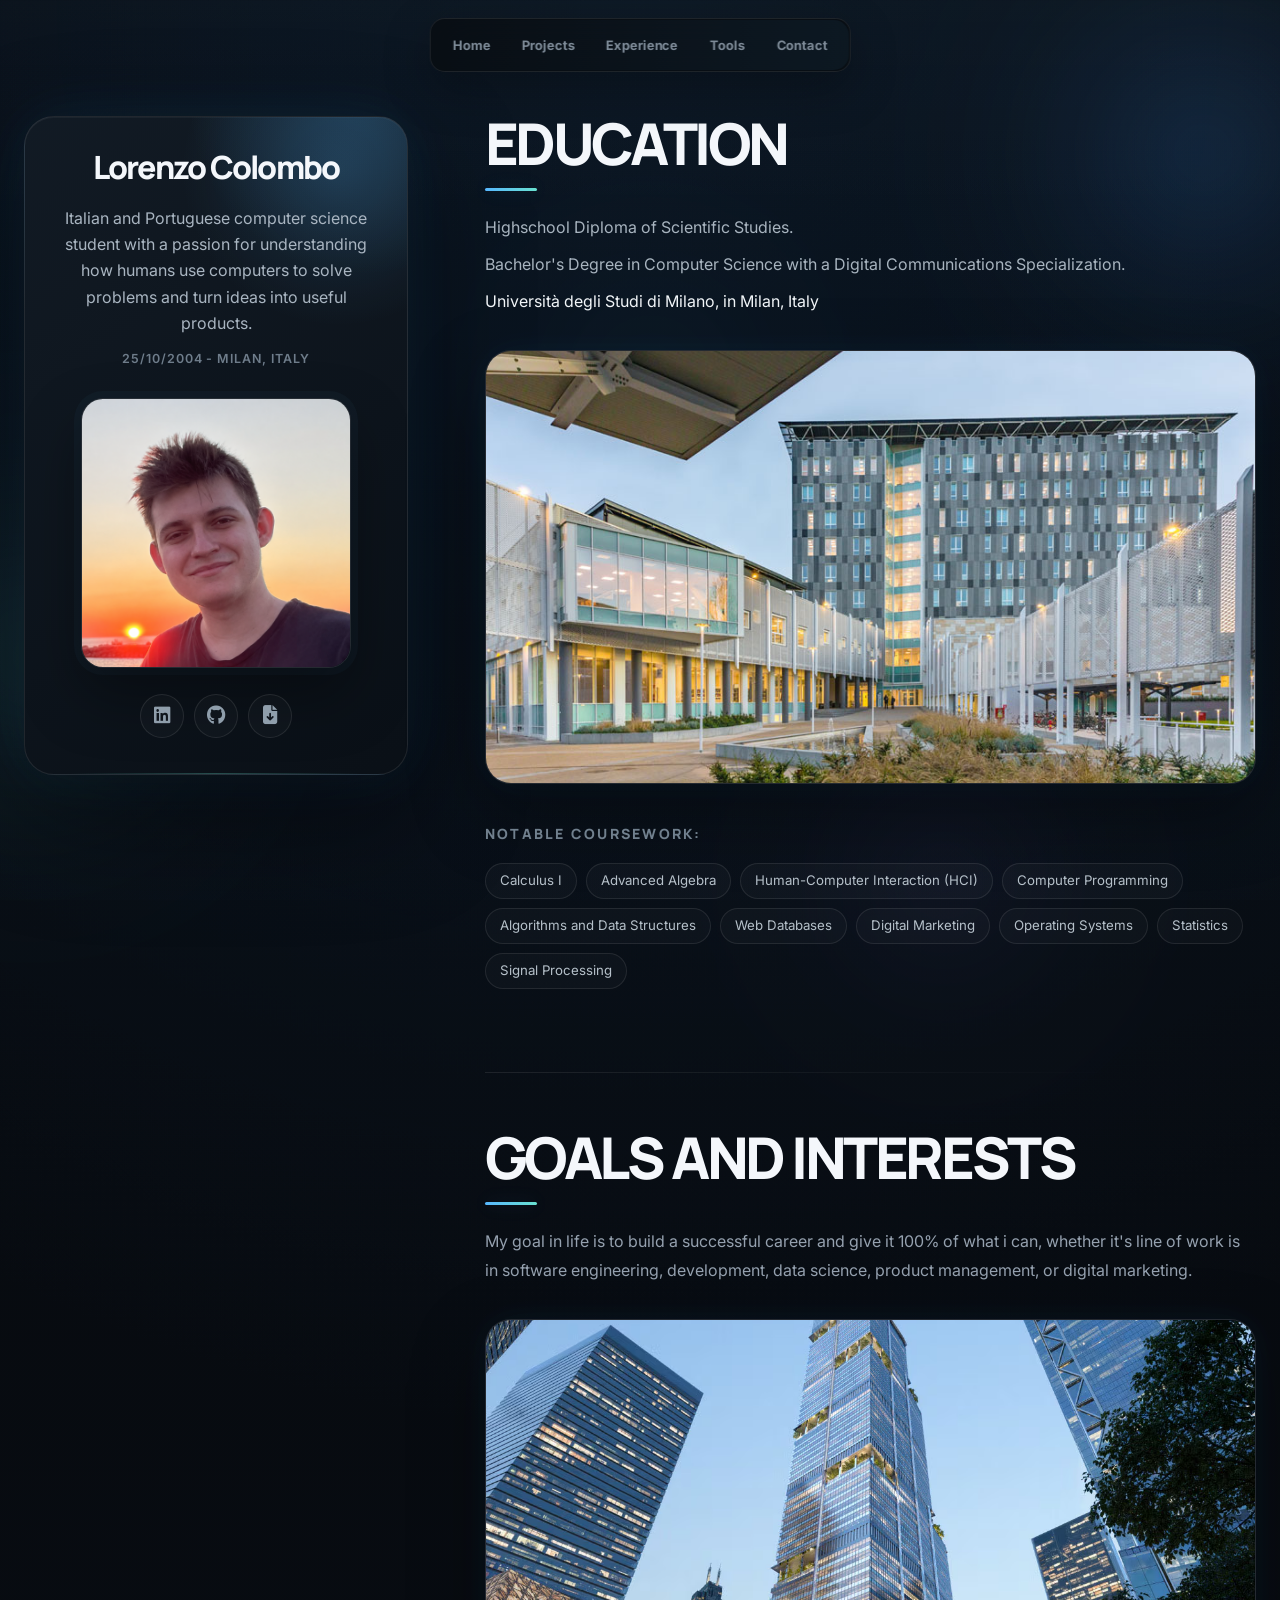
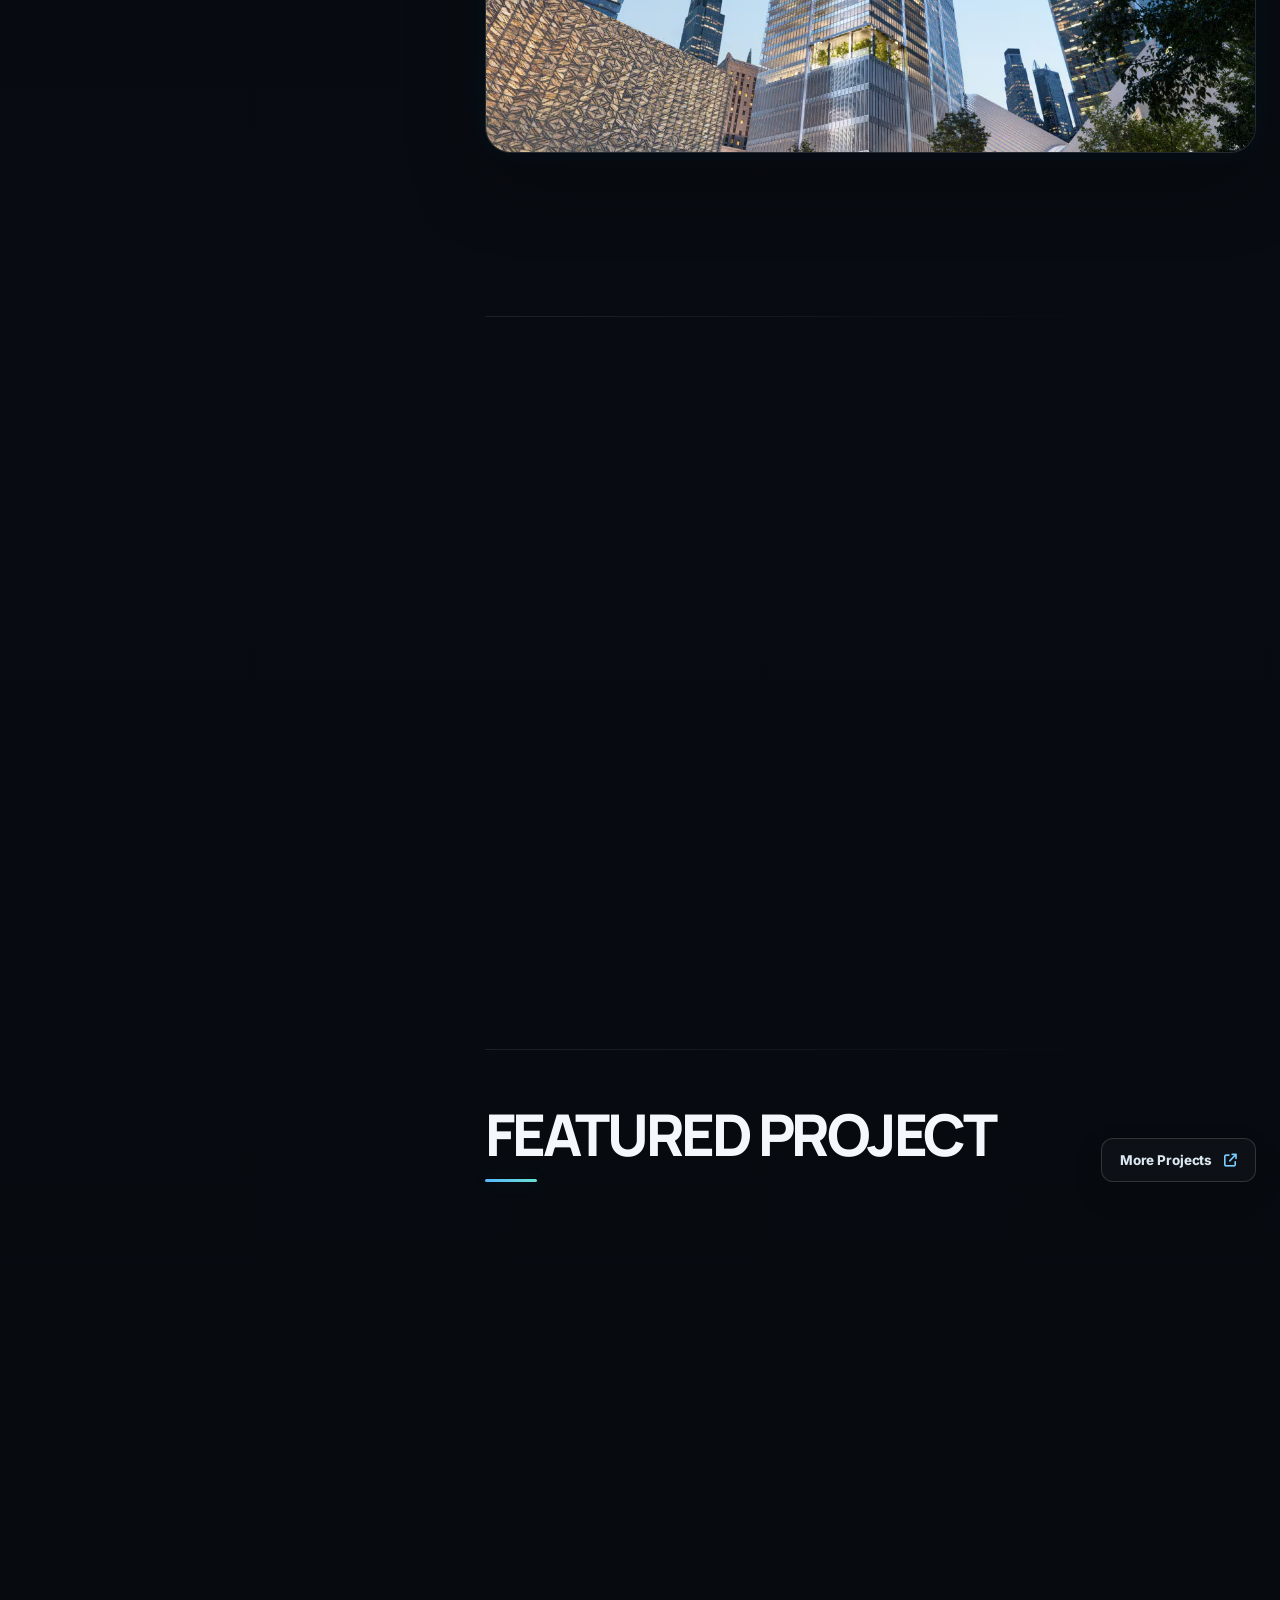
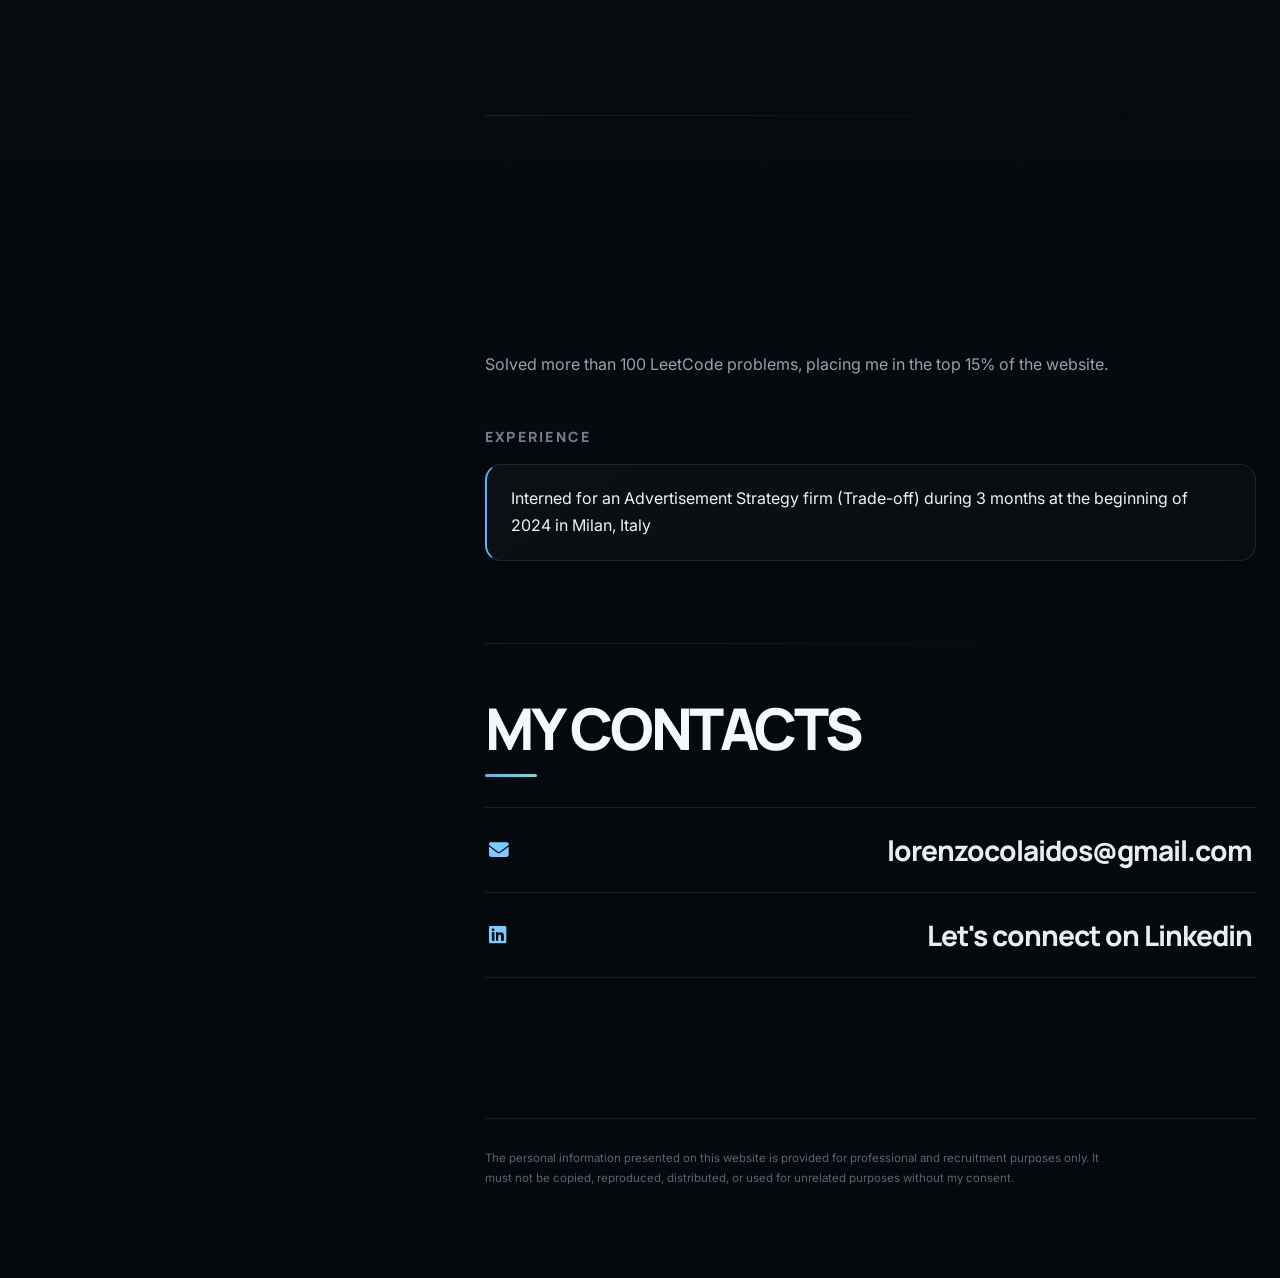
==== commit 92cd8203: "Updated index.html Fix typo in achievements' paragraph" ====
--- a/index.html
+++ b/index.html
@@ -215,7 +215,7 @@
                 <h1 class="titlewhite">ACHIEVEMENTS</h1>
 
                 <p class="paragraph">
-                    Currently in the process of obtaining my Bachelor's Degree, with plans to purse a Master's of Science in the United States of America.
+                    Currently in the process of obtaining my Bachelor's Degree, with plans to purse a Master of Science in the United States of America.
                 </p>
                 <p class="paragraph">
                     Solved more than 100 LeetCode problems, placing me in the top 15% of the website.
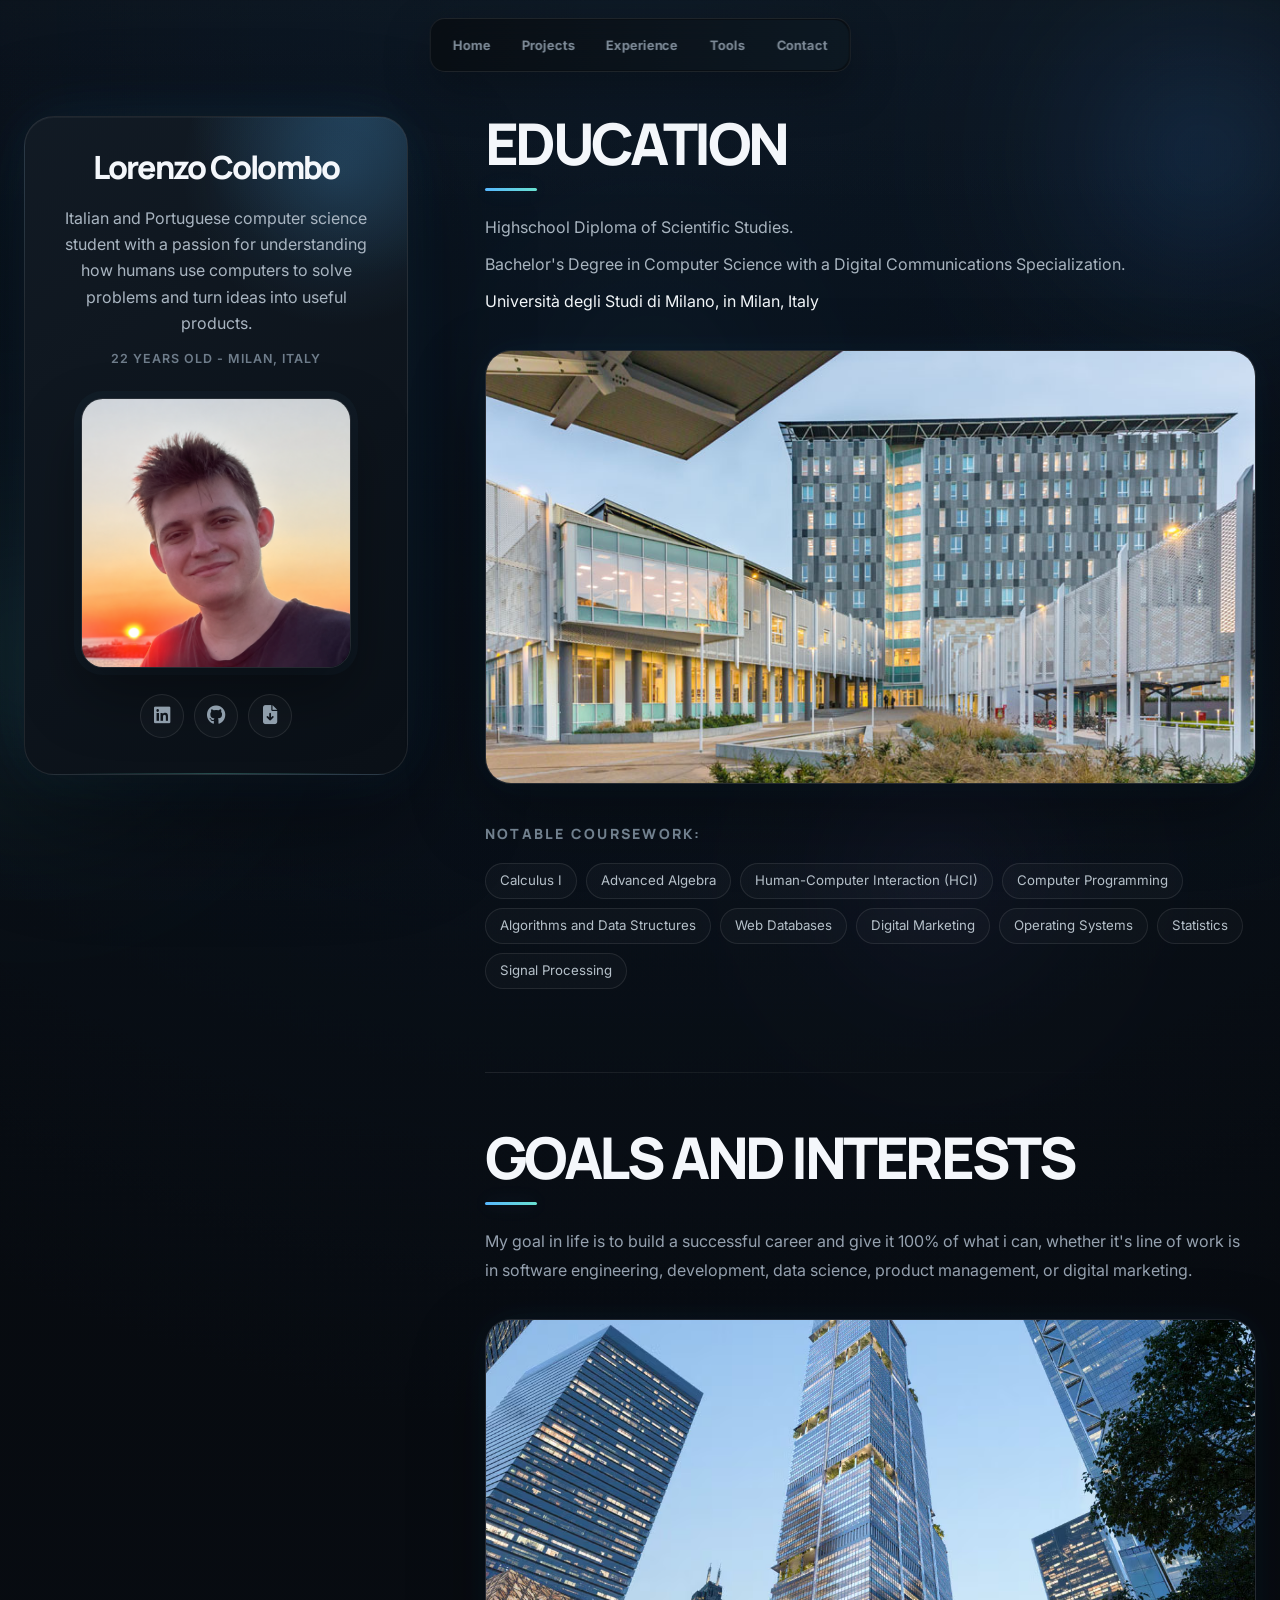
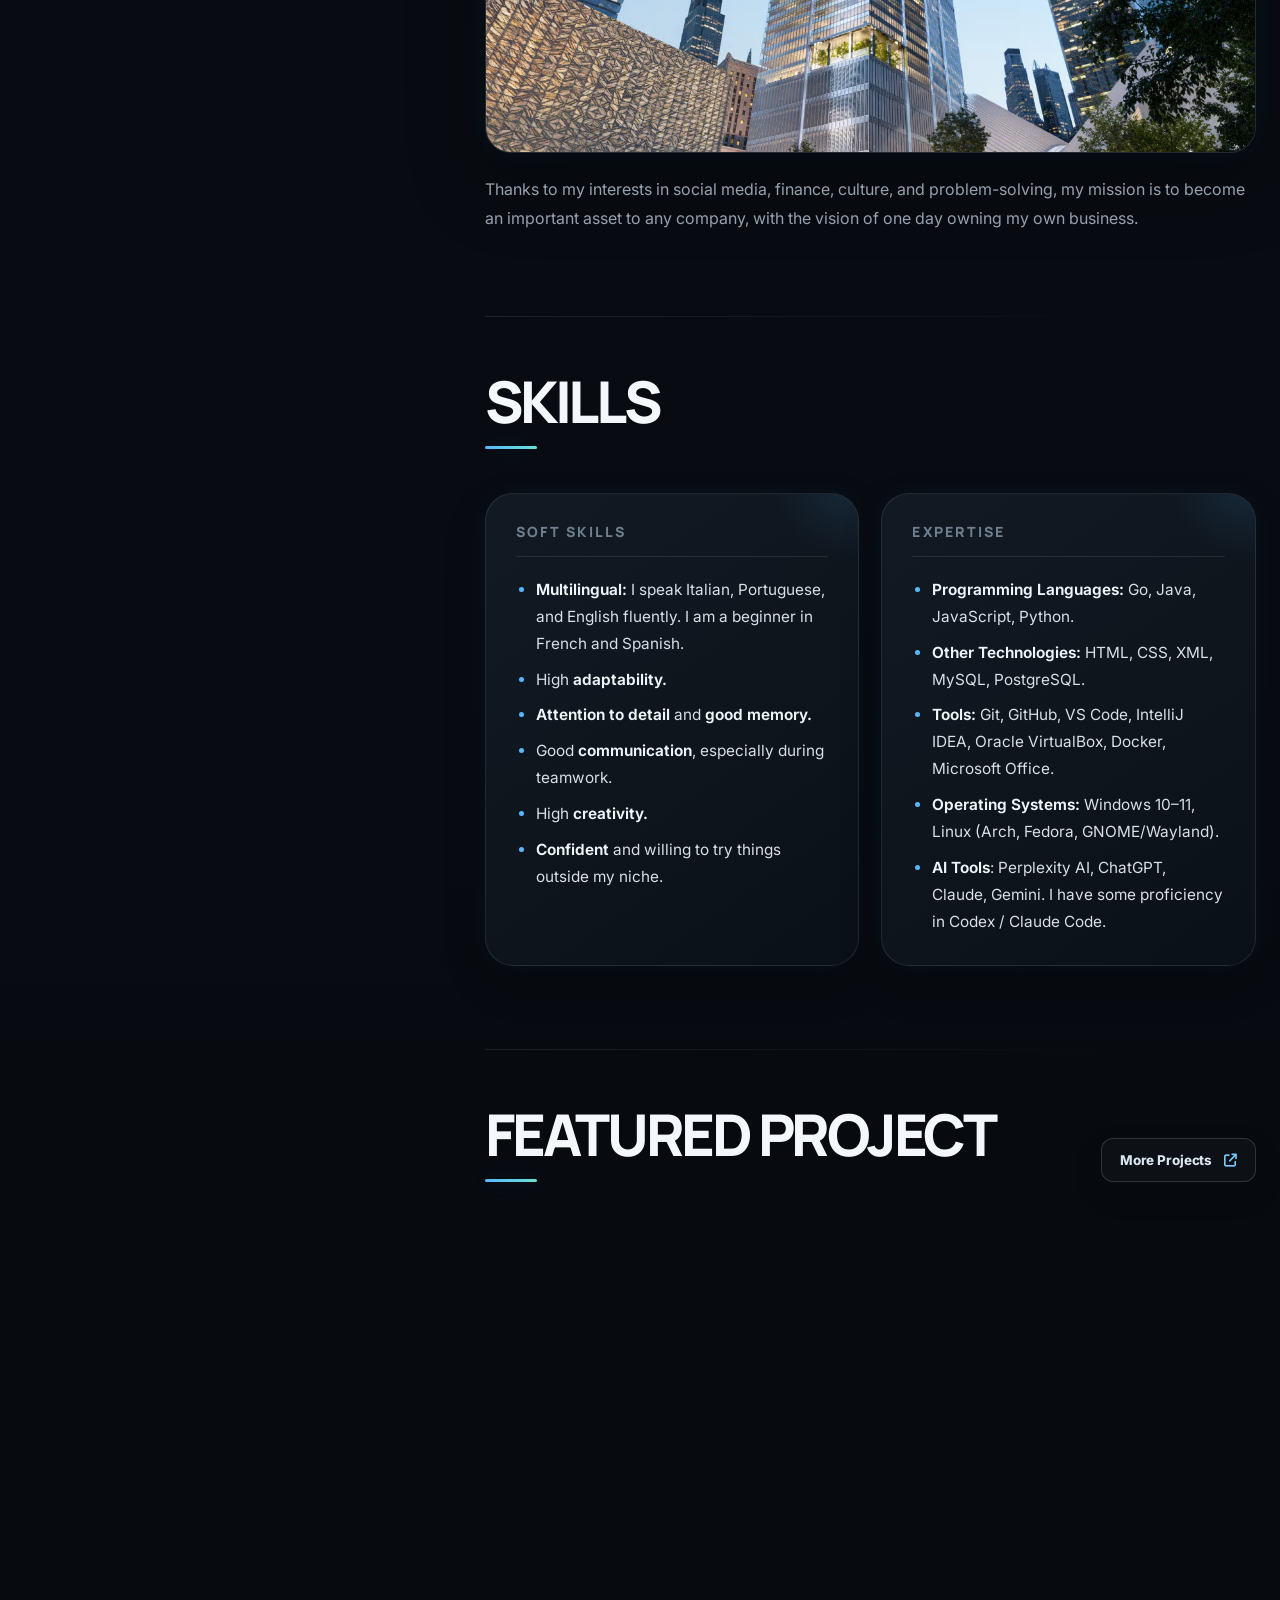
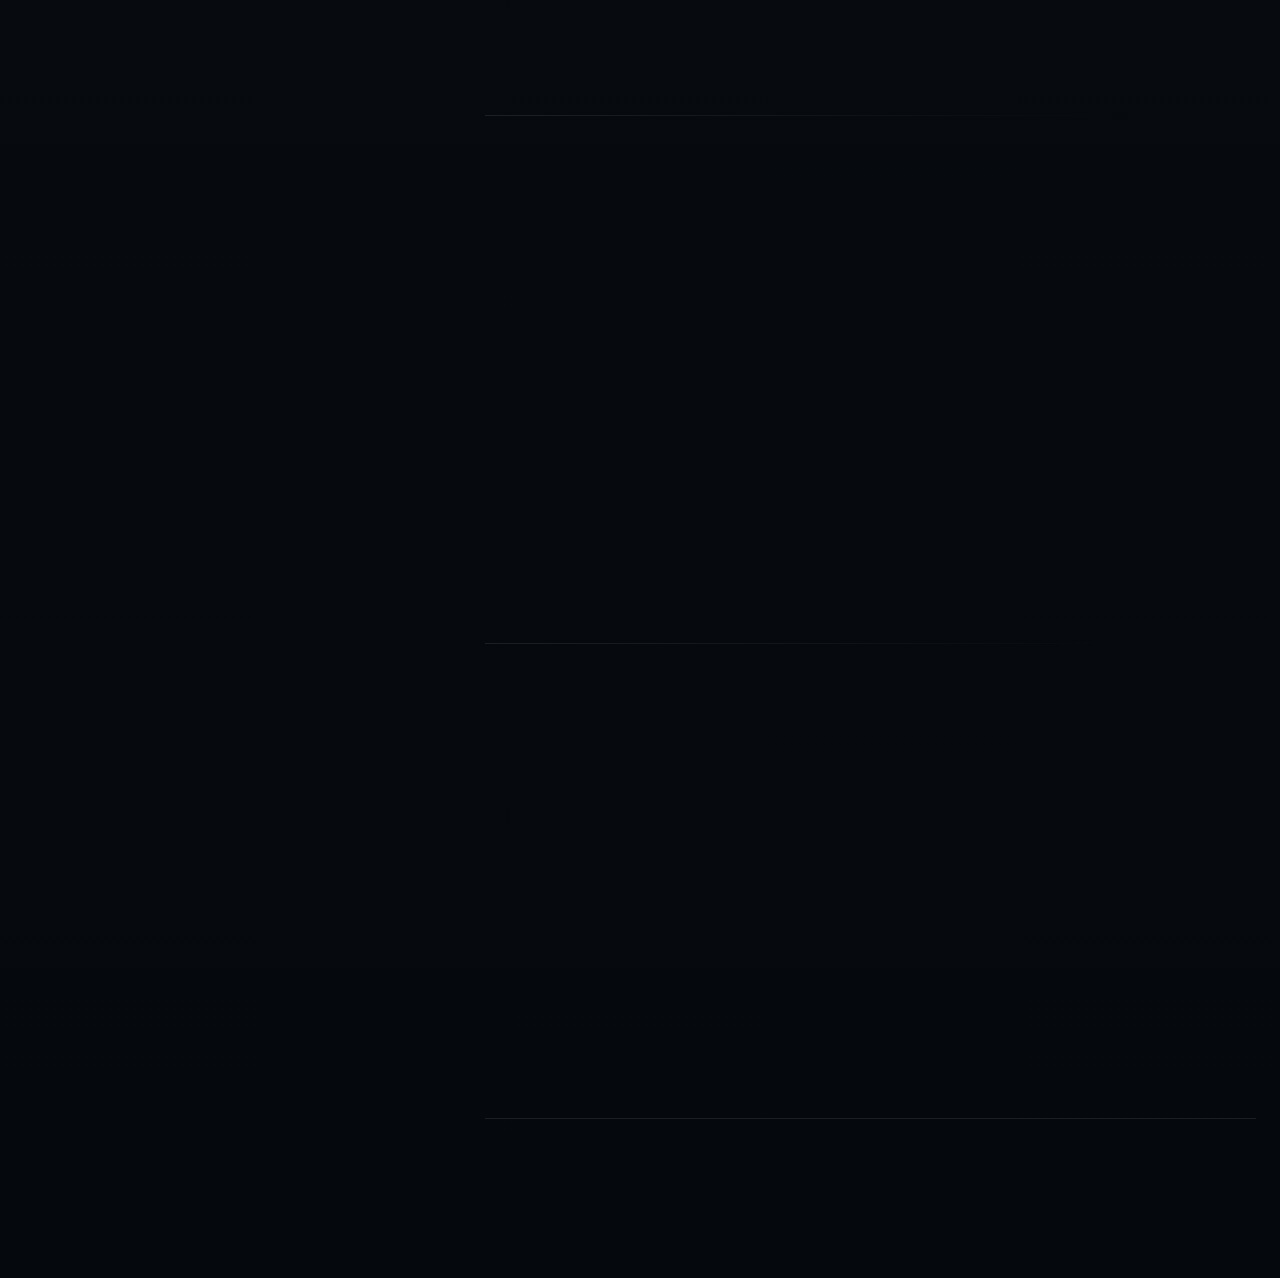
==== commit 0986433b: "Updated index.html Update age information in profile section" ====
--- a/index.html
+++ b/index.html
@@ -43,7 +43,7 @@
 
             <h1 class="name">Lorenzo Colombo</h1>
             <p class="description">Italian and Portuguese computer science student with a passion for understanding how humans use computers to solve problems and turn ideas into useful products.</p>
-            <p class="information">25/10/2004 - Milan, Italy</p>
+            <p class="information">22 years old - Milan, Italy</p>
             <img class="profilepicture" src="picture.png" alt="Portrait of Lorenzo Colombo">
 
             <div class="socials">
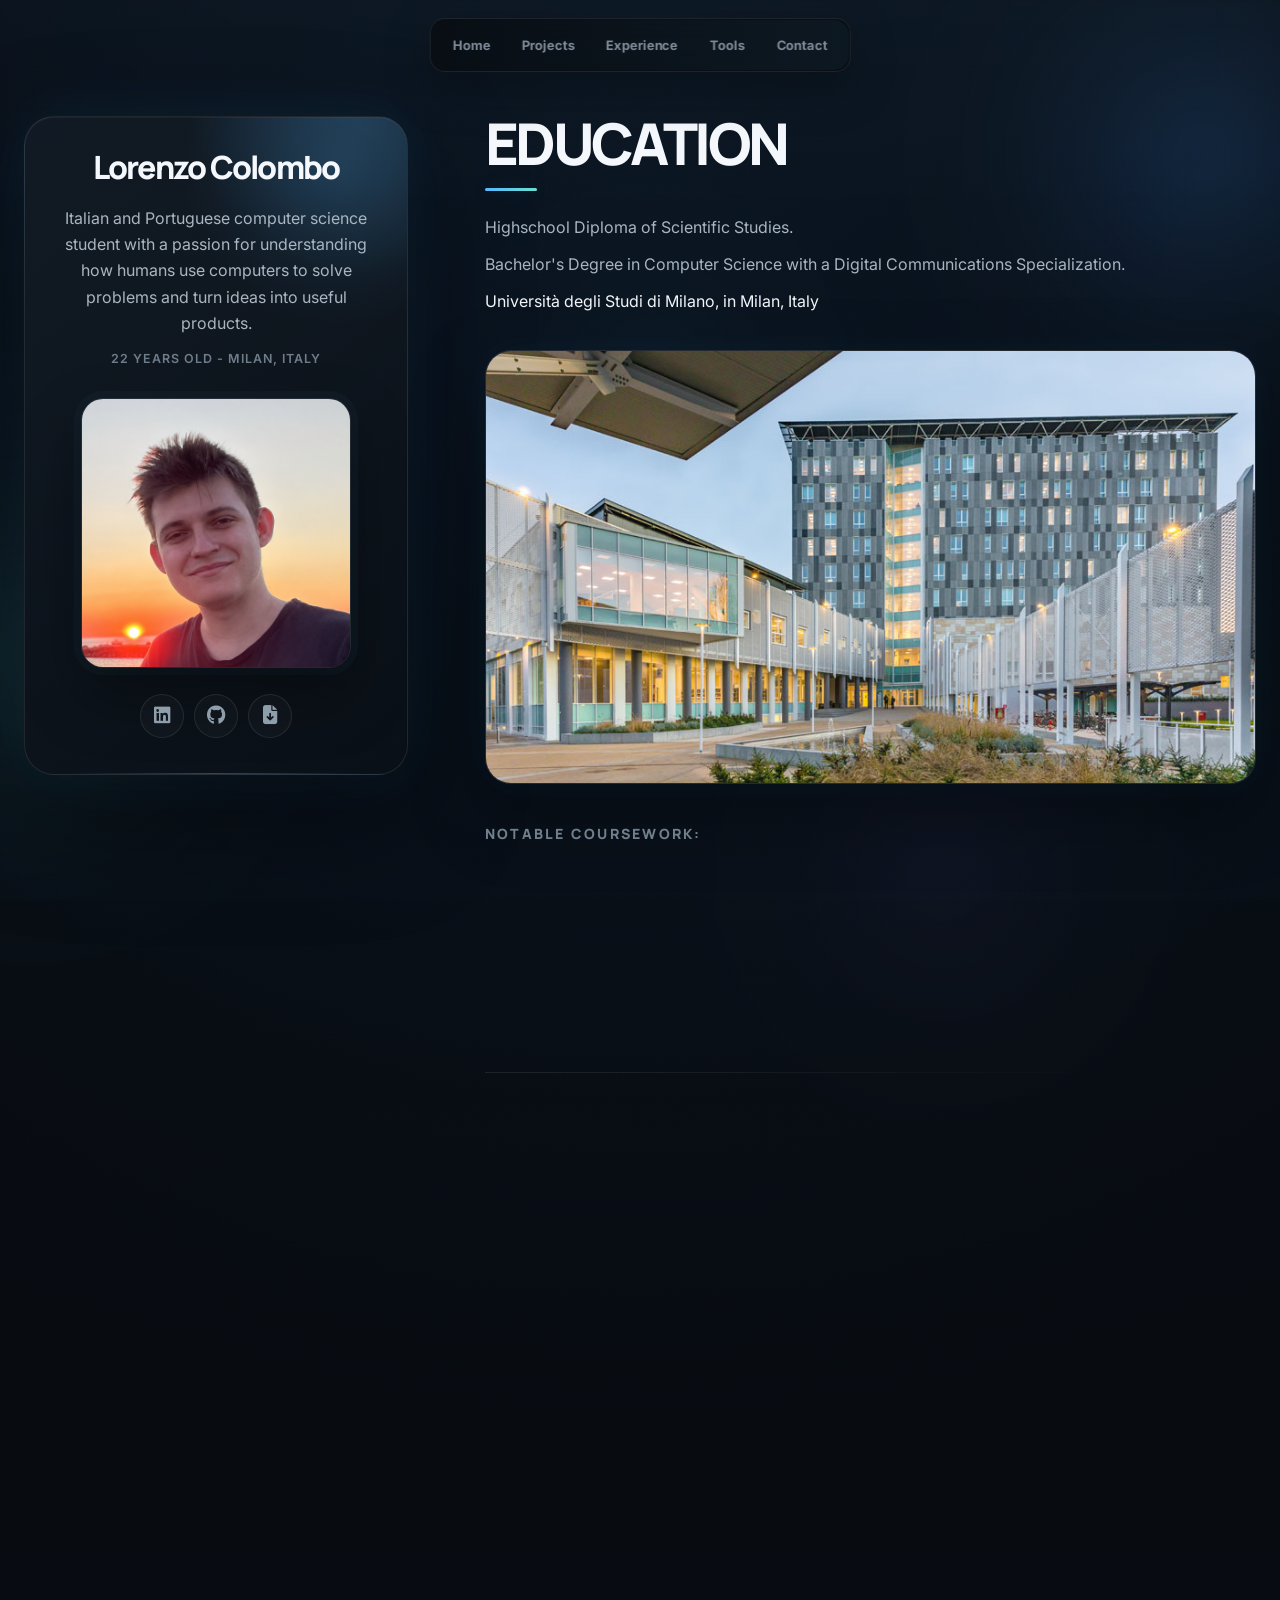
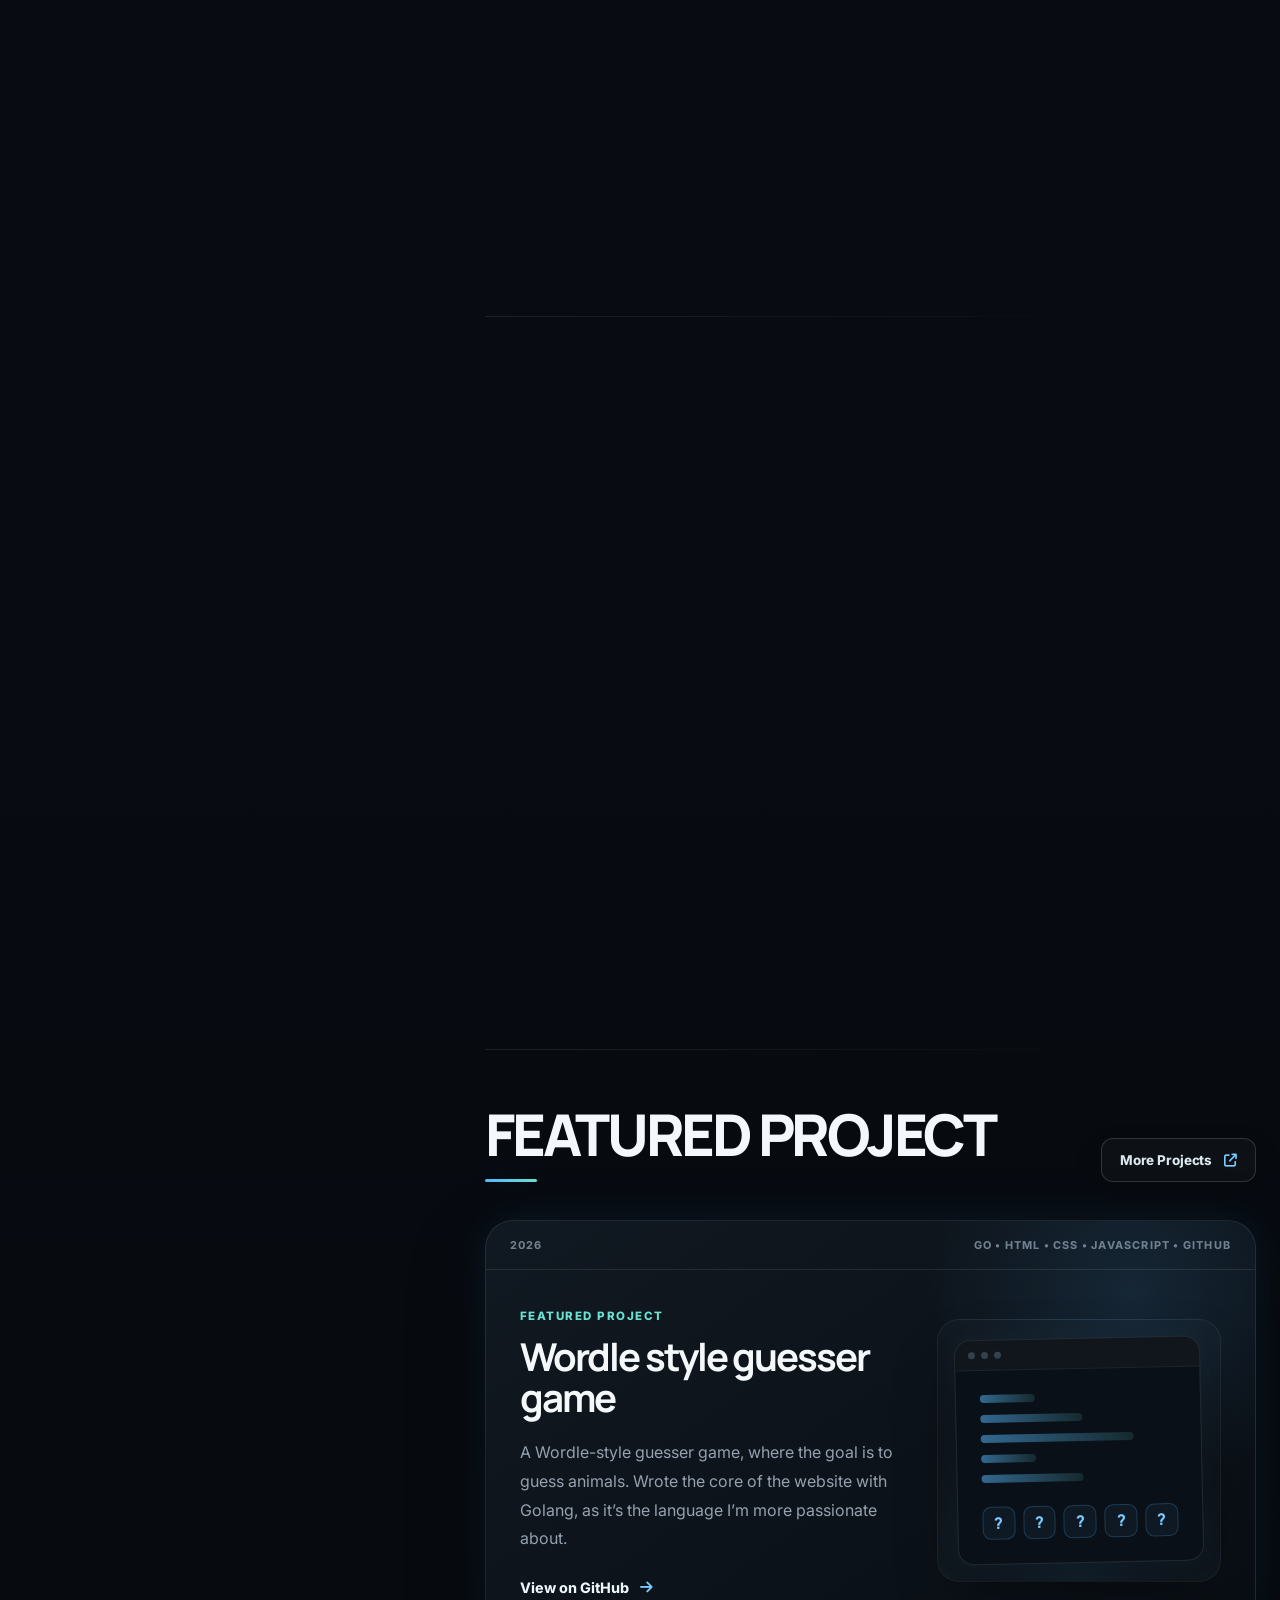
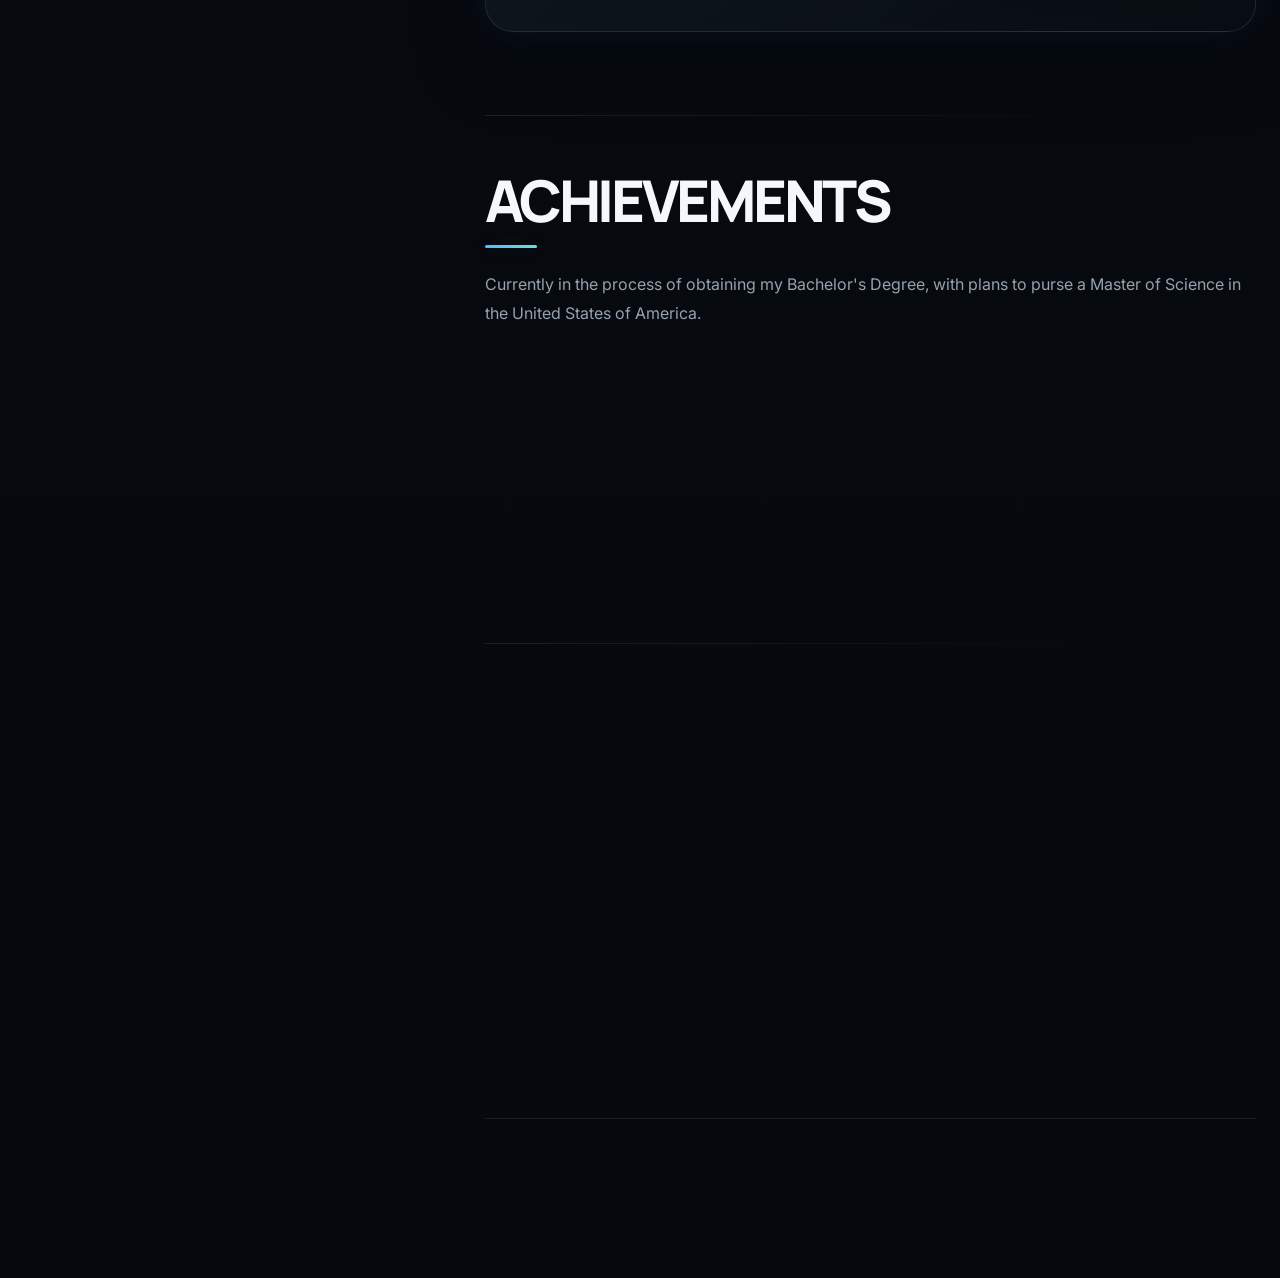
==== commit 946381aa: "Updated index.html fixed home button bug" ====
--- a/index.html
+++ b/index.html
@@ -21,7 +21,7 @@
     <script src="./fadenavbar.js" defer></script>
 </head>
 
-<body>
+<body id="top">
 
     <div class="ambient ambient-one" aria-hidden="true"></div>
     <div class="ambient ambient-two" aria-hidden="true"></div>
@@ -39,7 +39,7 @@
 
     <div class="layout">
 
-        <aside class="profile" id="top">
+        <aside class="profile">
 
             <h1 class="name">Lorenzo Colombo</h1>
             <p class="description">Italian and Portuguese computer science student with a passion for understanding how humans use computers to solve problems and turn ideas into useful products.</p>
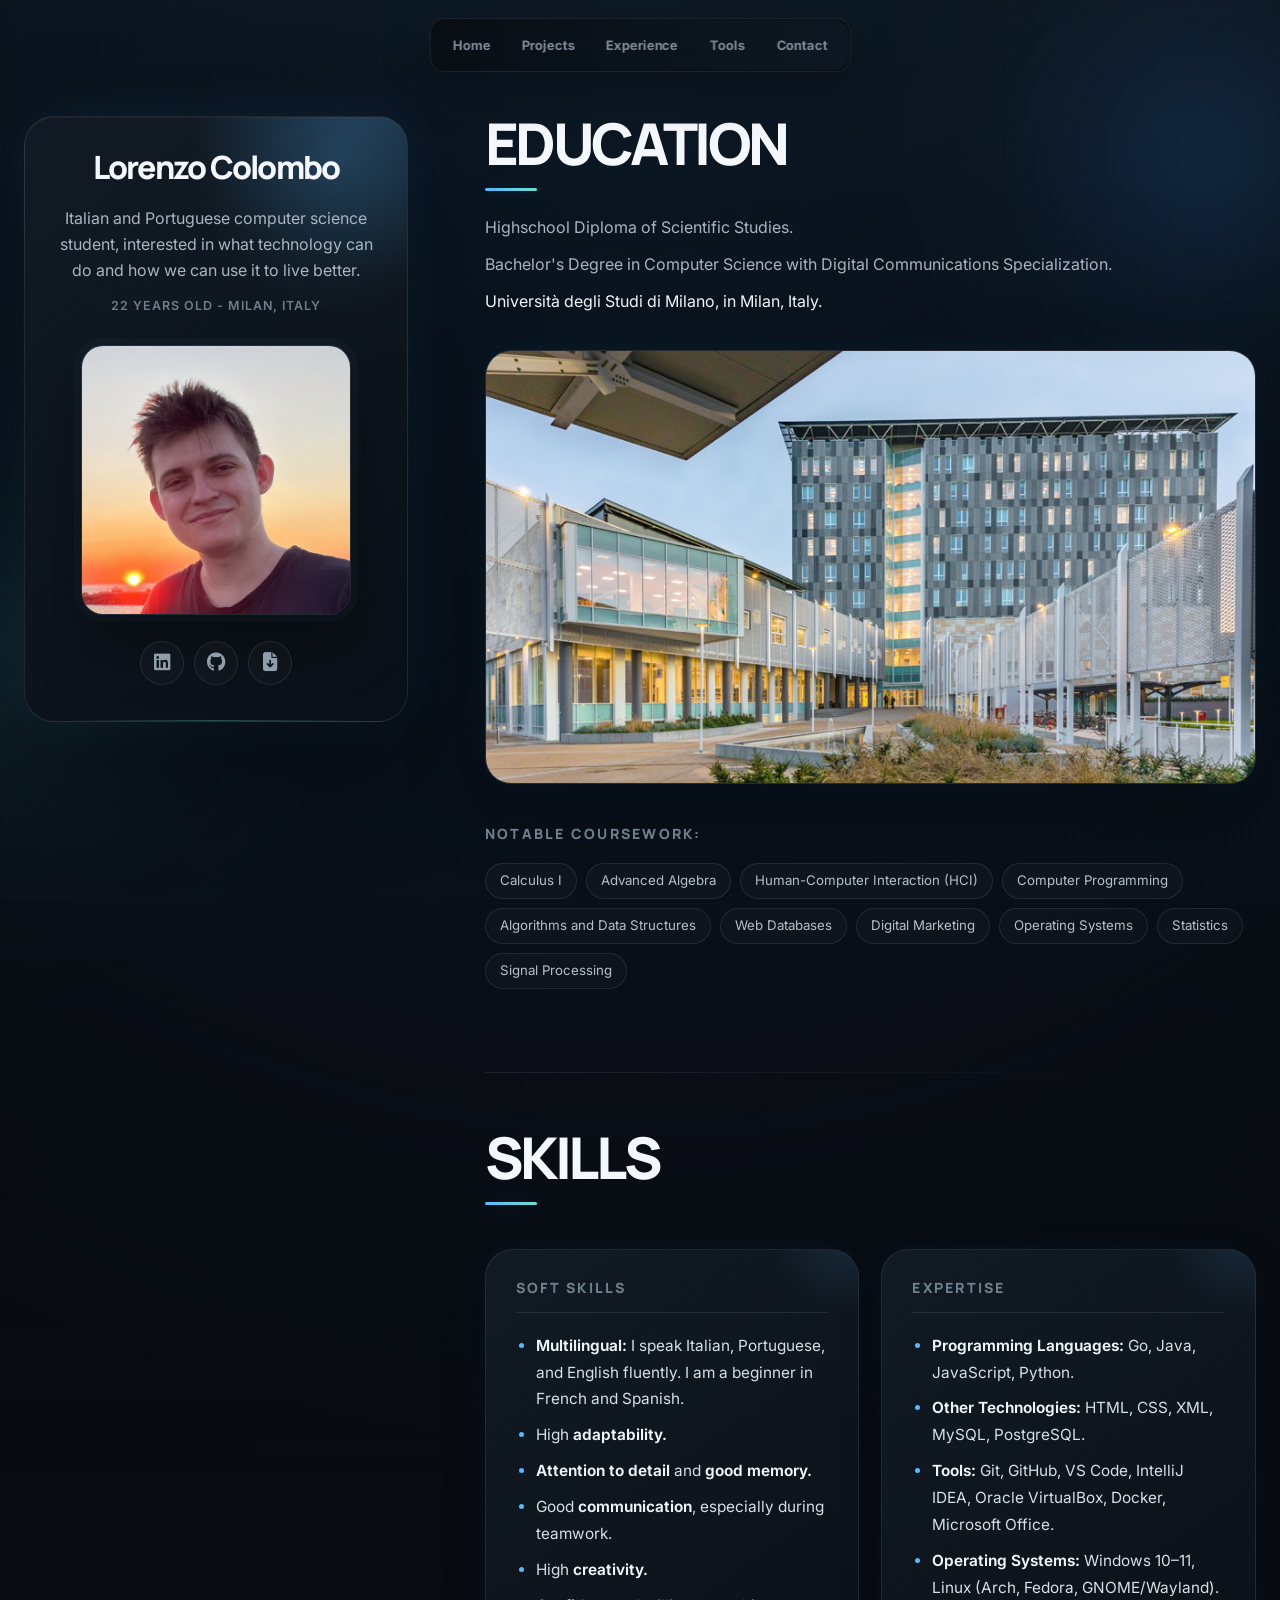
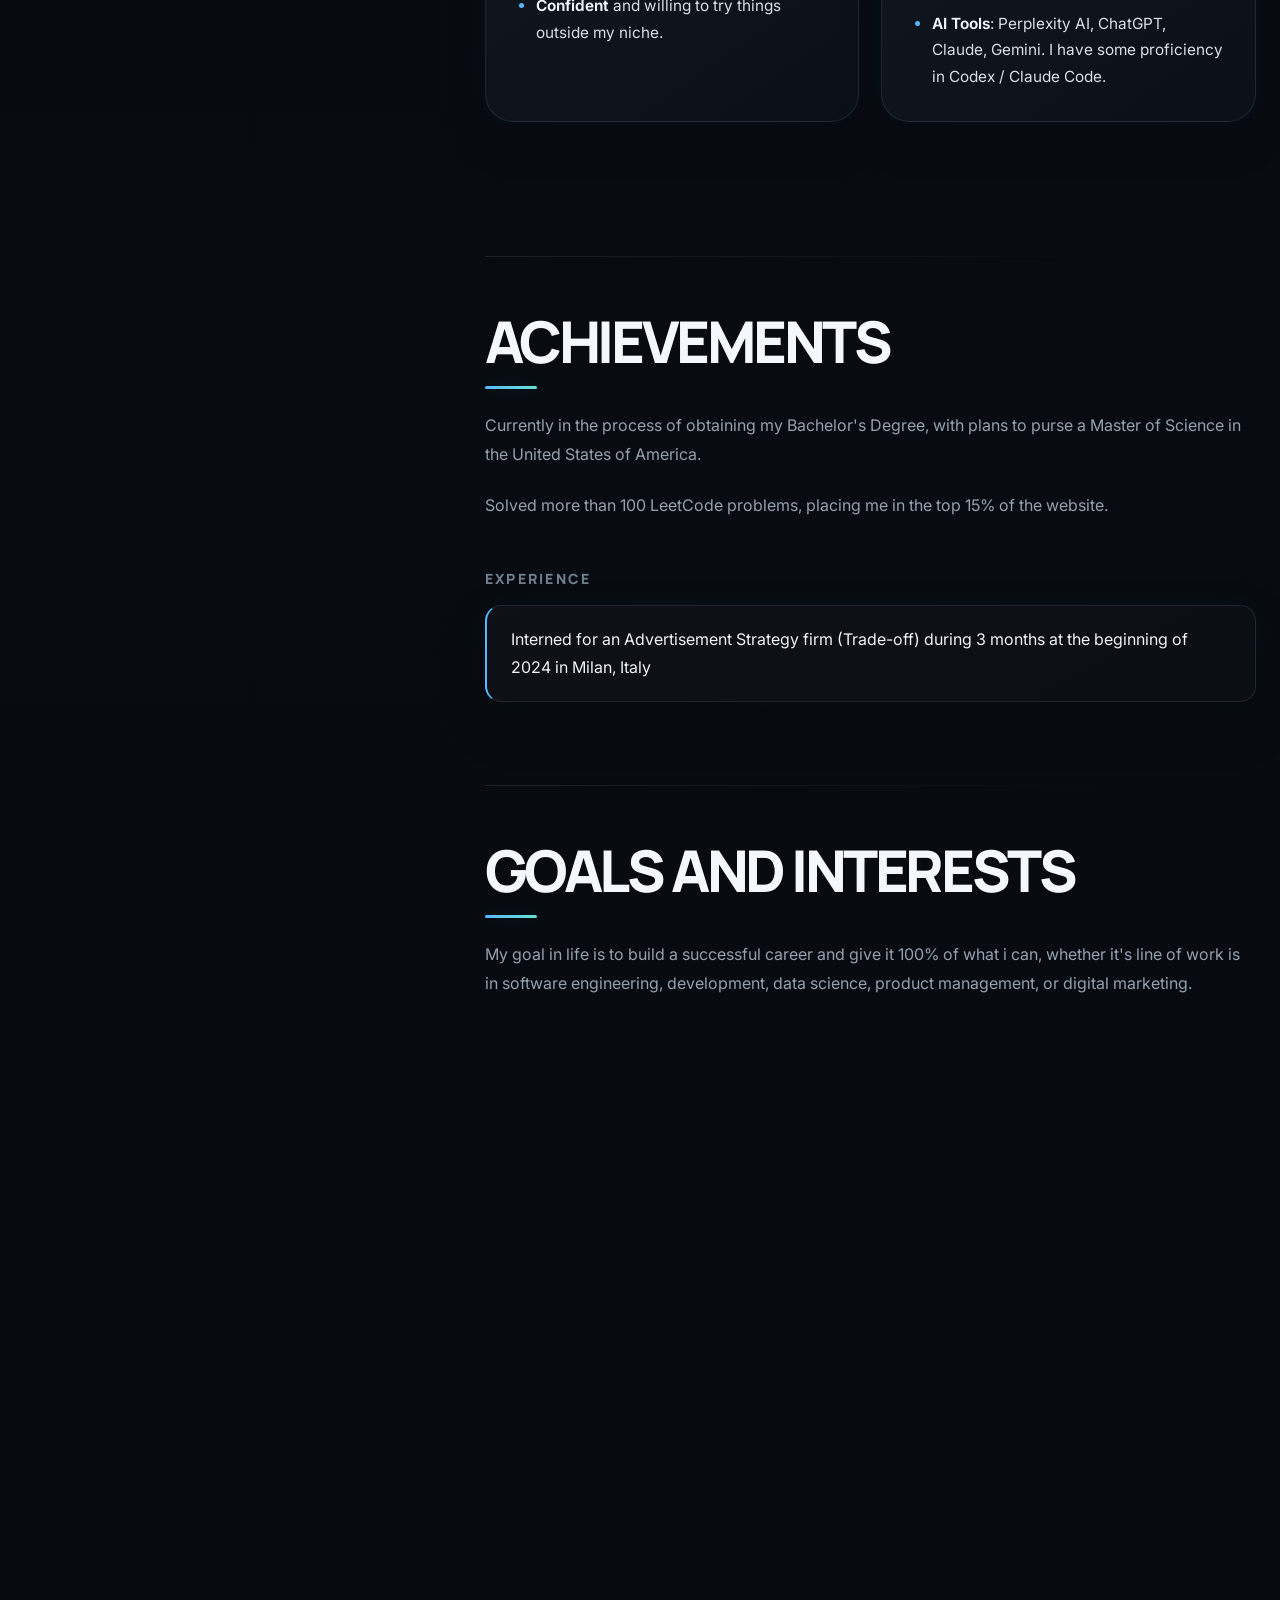
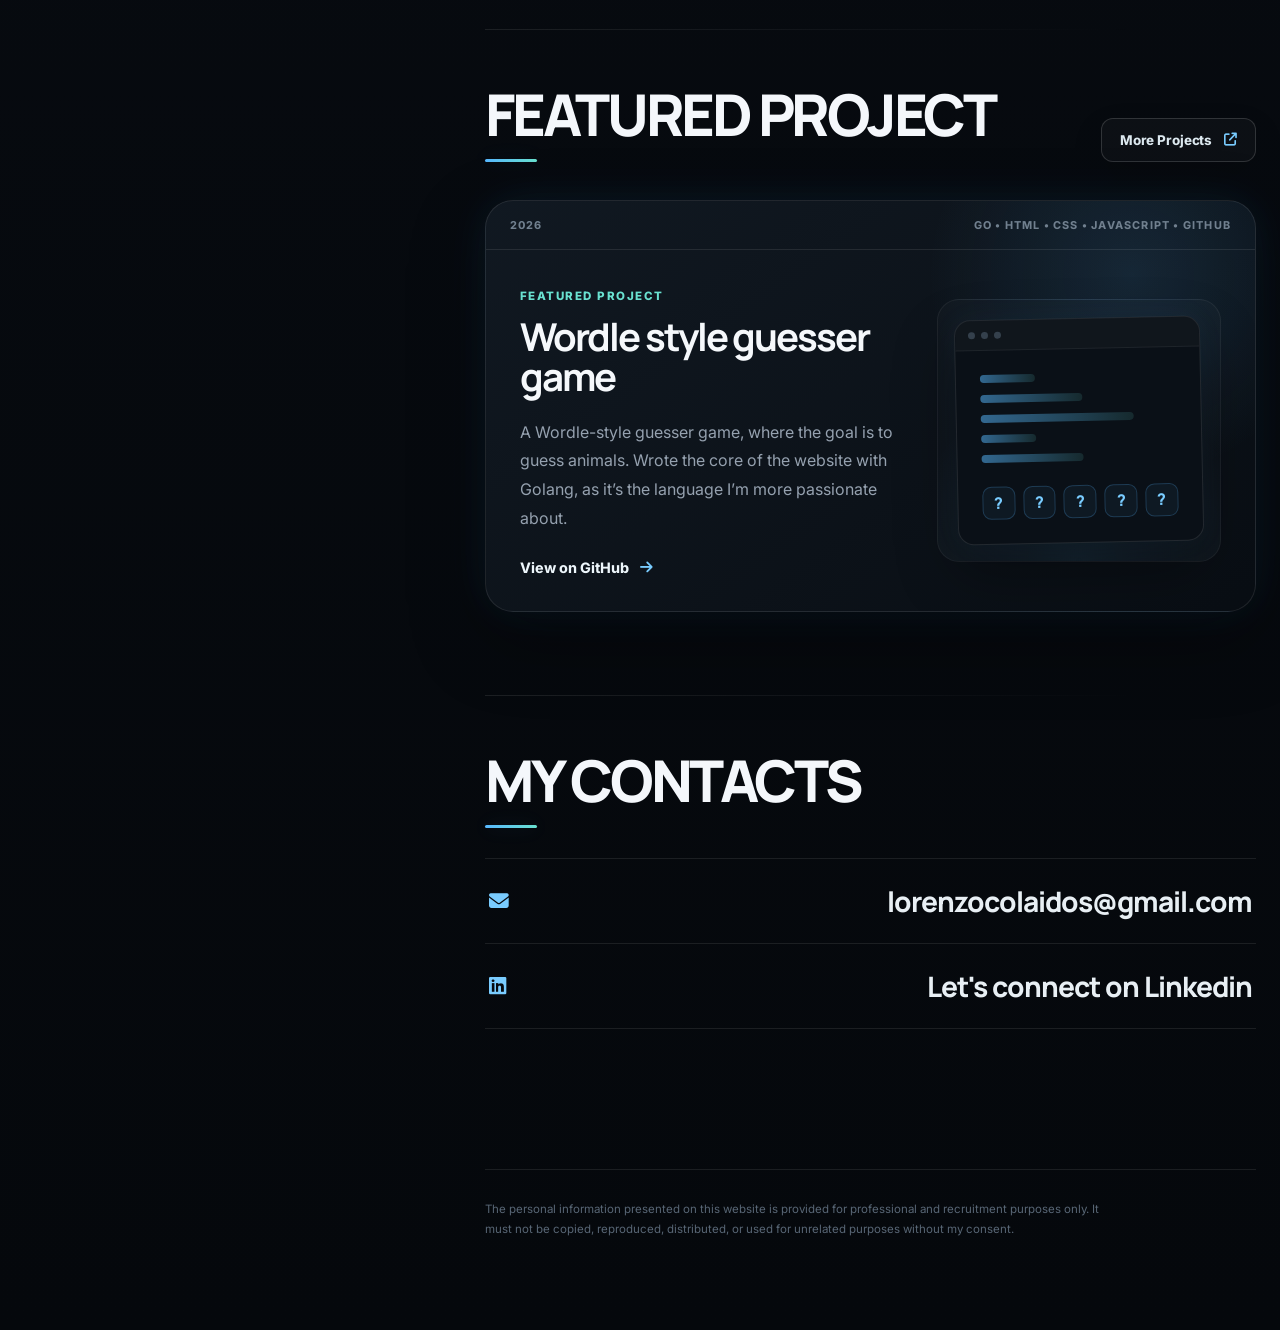
==== commit 345e679d: "Updated index.html Removed unnecessary ambient divs and updated personal descriptions. Added achieve" ====
--- a/index.html
+++ b/index.html
@@ -25,8 +25,6 @@
 
     <div class="ambient ambient-one" aria-hidden="true"></div>
     <div class="ambient ambient-two" aria-hidden="true"></div>
-    <div class="ambient ambient-three" aria-hidden="true"></div>
-    <div class="ambient ambient-four" aria-hidden="true"></div>
     <div class="scroll-progress" aria-hidden="true"></div>
 
     <nav class="navbar" aria-label="Main navigation">
@@ -42,7 +40,7 @@
         <aside class="profile">
 
             <h1 class="name">Lorenzo Colombo</h1>
-            <p class="description">Italian and Portuguese computer science student with a passion for understanding how humans use computers to solve problems and turn ideas into useful products.</p>
+            <p class="description">Italian and Portuguese computer science student, interested in what technology can do and how we can use it to live better.</p>
             <p class="information">22 years old - Milan, Italy</p>
             <img class="profilepicture" src="picture.png" alt="Portrait of Lorenzo Colombo">
 
@@ -71,8 +69,8 @@
 
                 <p class="paragraph education-entries">
                     <span>Highschool Diploma of Scientific Studies.</span>
-                    <span>Bachelor's Degree in Computer Science with a Digital Communications Specialization.</span>
-                    <span class="paragraphwhite">Università degli Studi di Milano, in Milan, Italy</span>
+                    <span>Bachelor's Degree in Computer Science with Digital Communications Specialization.</span>
+                    <span class="paragraphwhite">Università degli Studi di Milano, in Milan, Italy.</span>
                 </p>
 
                 <figure class="figure">
@@ -96,29 +94,6 @@
             </section>
 
 
-            <section id="goals">
-
-                <h1 class="titlewhite">GOALS AND INTERESTS</h1>
-
-                <p class="paragraph">
-                    My goal in life is to build a successful career and give it 100% of what i can,
-                    whether it's line of work is in software engineering, development, data science,
-                    product management, or digital marketing.
-                </p>
-
-                <figure class="figure">
-                    <img class="picture2" src="stockimagegoals.png" alt="Abstract dashboard with charts and data visualizations" loading="lazy">
-                </figure>
-
-                <p class="paragraph">
-                    Thanks to my interests in social media, finance, culture, and
-                    problem-solving, my mission is to become an important asset to any
-                    company, with the vision of one day owning my own business.
-                </p>
-
-            </section>
-
-
             <section id="tools">
 
                 <h1 class="titlewhite">SKILLS</h1>
@@ -152,9 +127,49 @@
 
                 </div>
 
-            </section>
-
-
+                <p class="paragraph skills-summary">I'm very proficient in Web Development and programming languages like Go and Java.</p>
+
+            </section>
+
+
+            <section id="experience">
+
+                <h1 class="titlewhite">ACHIEVEMENTS</h1>
+
+                <p class="paragraph">
+                    Currently in the process of obtaining my Bachelor's Degree, with plans to purse a Master of Science in the United States of America.
+                </p>
+                <p class="paragraph">
+                    Solved more than 100 LeetCode problems, placing me in the top 15% of the website.
+                </p>
+
+                <h2 class="titlegray subtitle">EXPERIENCE</h2>
+                <p class="paragraphwhite experience-card">Interned for an Advertisement Strategy firm (Trade-off) during 3 months at the beginning of 2024 in Milan, Italy </p>
+
+            </section>
+
+
+            <section id="goals">
+
+                <h1 class="titlewhite">GOALS AND INTERESTS</h1>
+
+                <p class="paragraph">
+                    My goal in life is to build a successful career and give it 100% of what i can,
+                    whether it's line of work is in software engineering, development, data science,
+                    product management, or digital marketing.
+                </p>
+
+                <figure class="figure">
+                    <img class="picture2" src="stockimagegoals.png" alt="Abstract dashboard with charts and data visualizations" loading="lazy">
+                </figure>
+
+                <p class="paragraph">
+                    Thanks to my interests in social media, finance, culture, and
+                    problem-solving, my mission is to become an important asset to any
+                    company, with the vision of one day owning my own business.
+                </p>
+
+            </section>
 
 
             <section id="projects" class="featured-project-section">
@@ -210,21 +225,7 @@
 
             </section>
 
-            <section id="experience">
-
-                <h1 class="titlewhite">ACHIEVEMENTS</h1>
-
-                <p class="paragraph">
-                    Currently in the process of obtaining my Bachelor's Degree, with plans to purse a Master of Science in the United States of America.
-                </p>
-                <p class="paragraph">
-                    Solved more than 100 LeetCode problems, placing me in the top 15% of the website.
-                </p>
-
-                <h2 class="titlegray subtitle">EXPERIENCE</h2>
-                <p class="paragraphwhite experience-card">Interned for an Advertisement Strategy firm (Trade-off) during 3 months at the beginning of 2024 in Milan, Italy </p>
-
-            </section>
+
 
 
             <section id="contact">
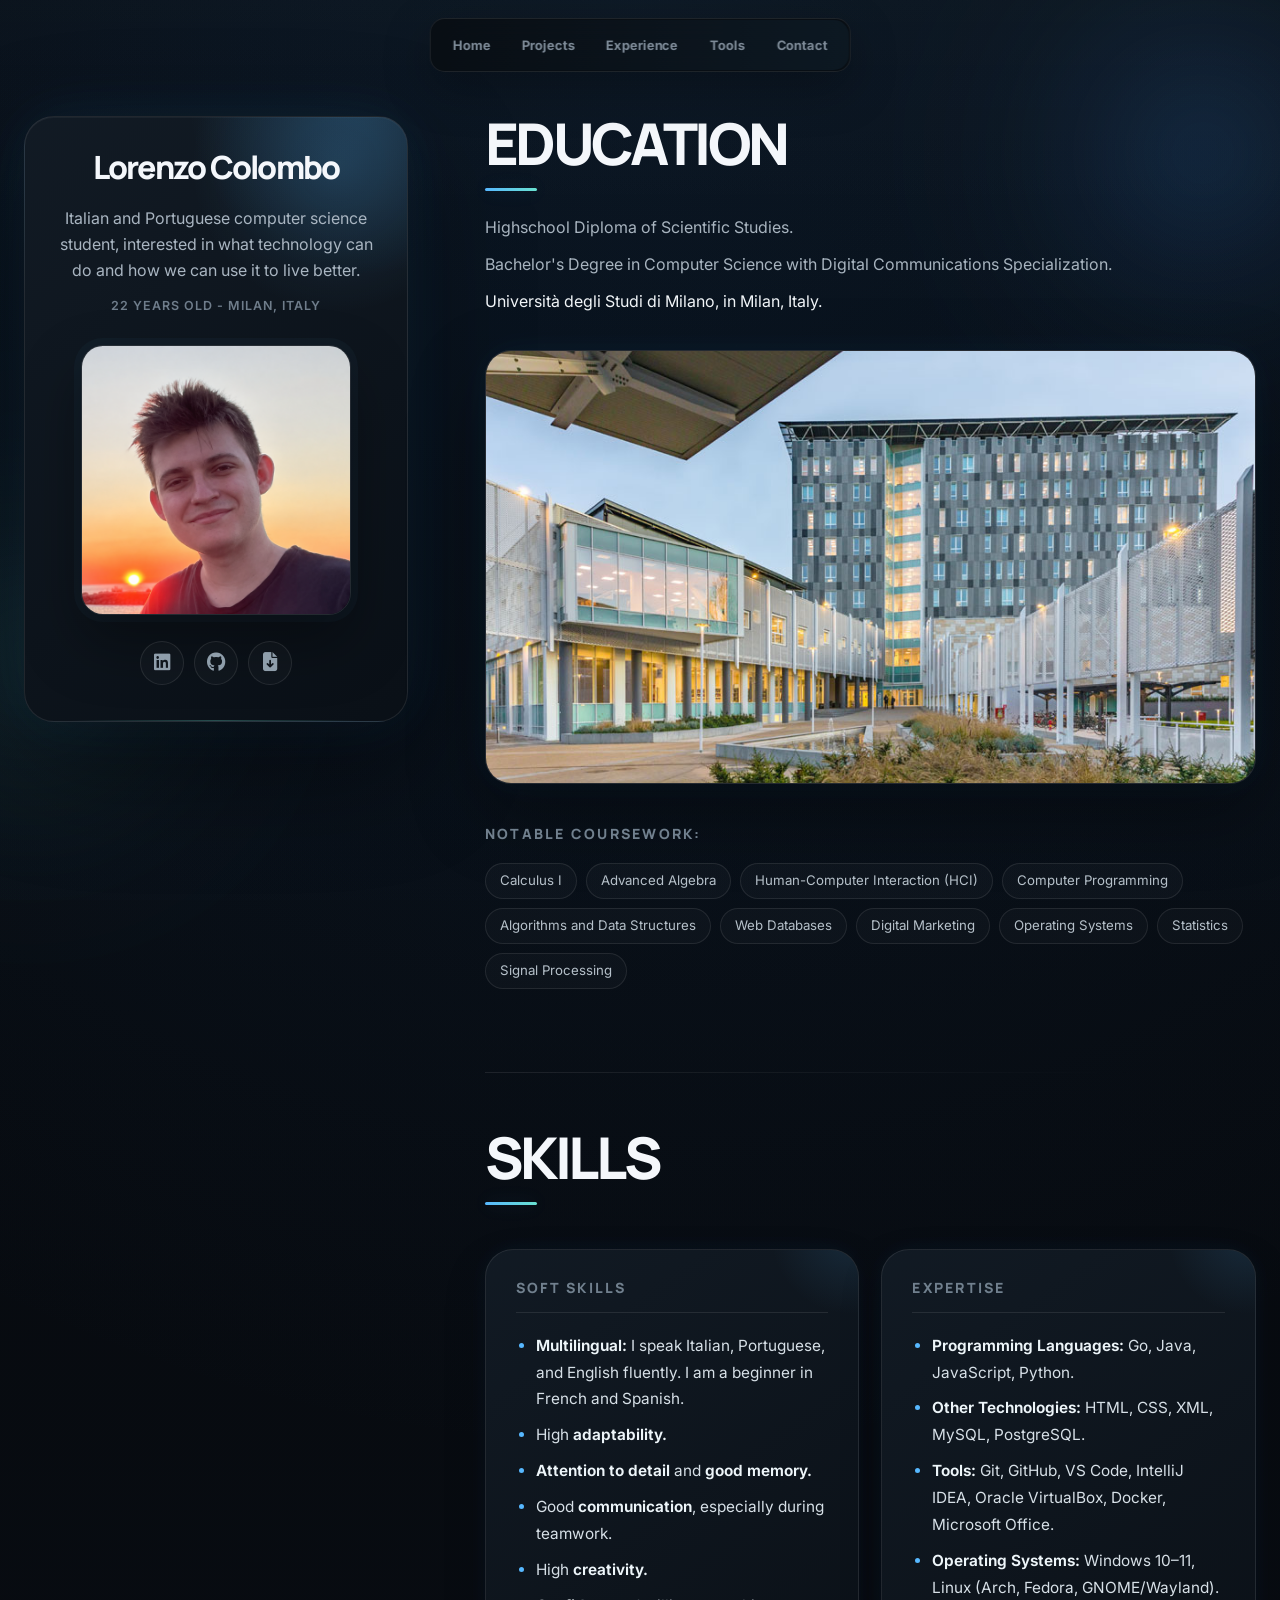
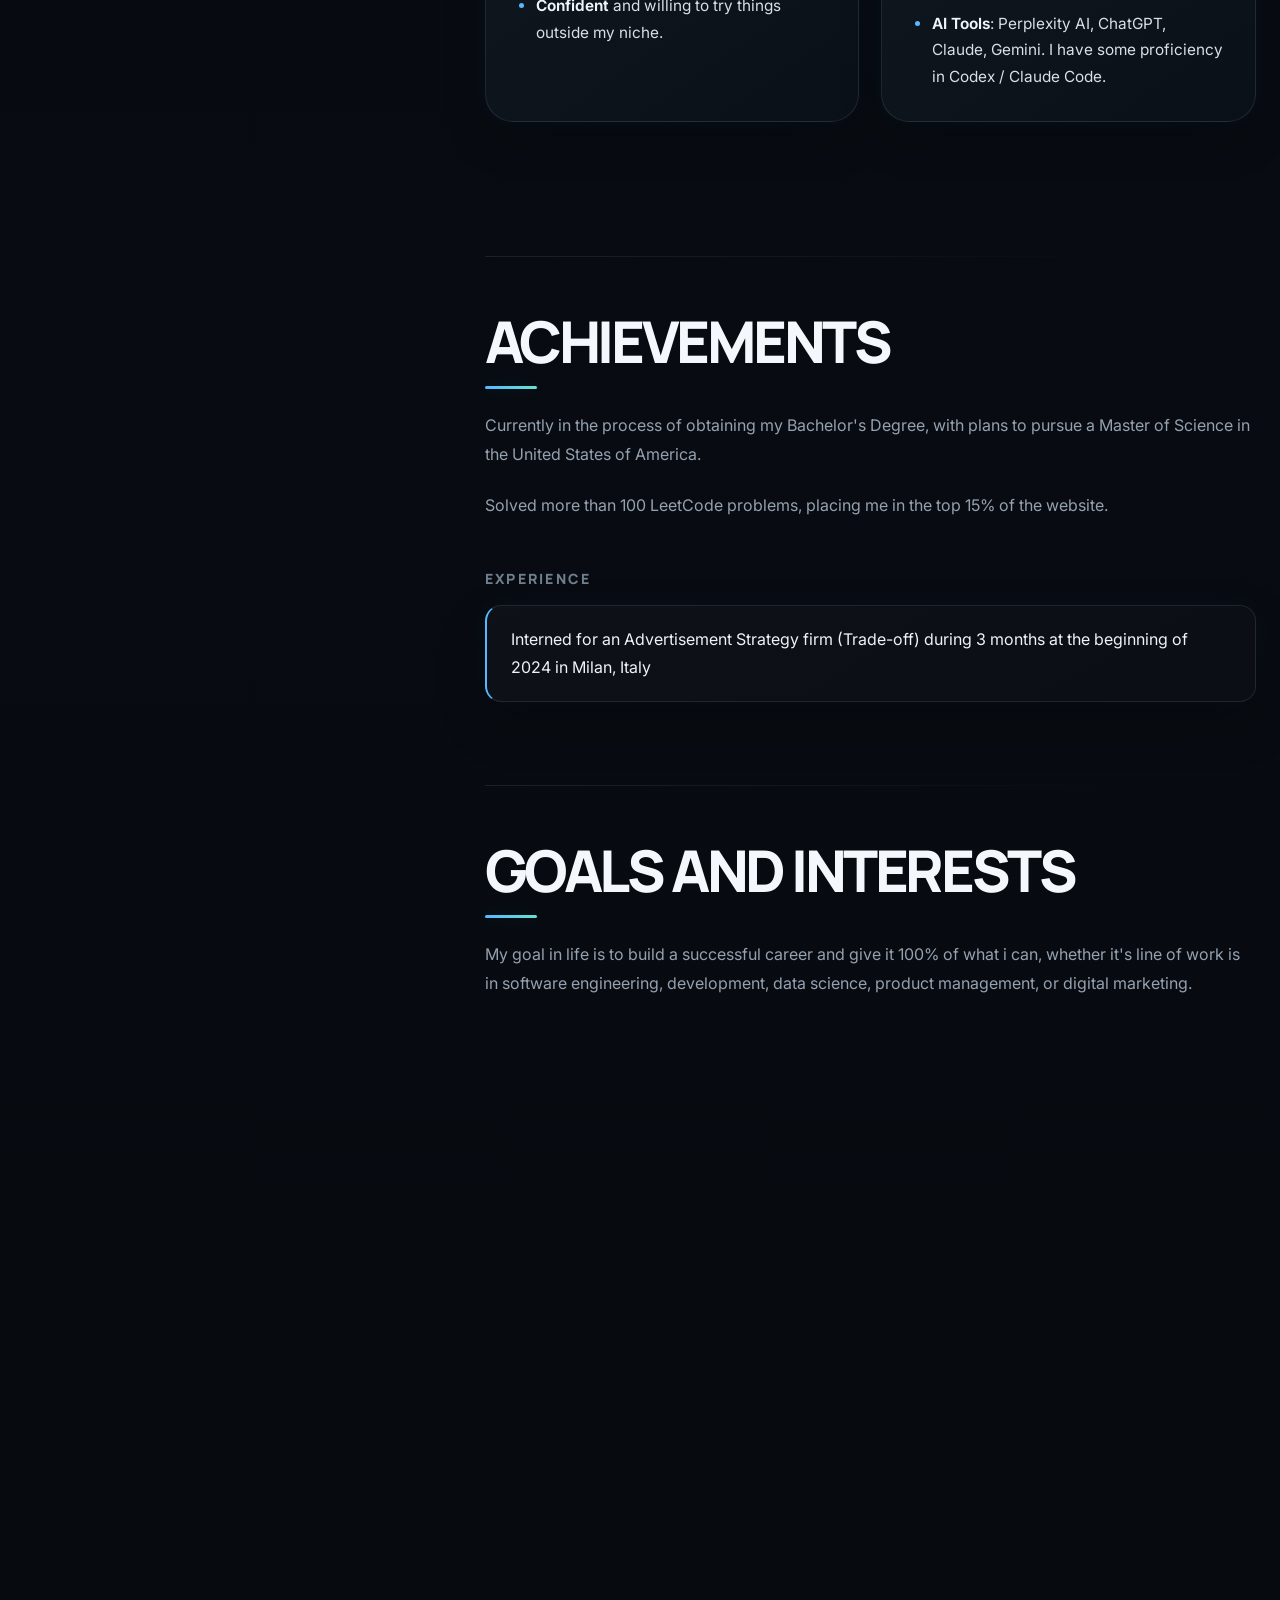
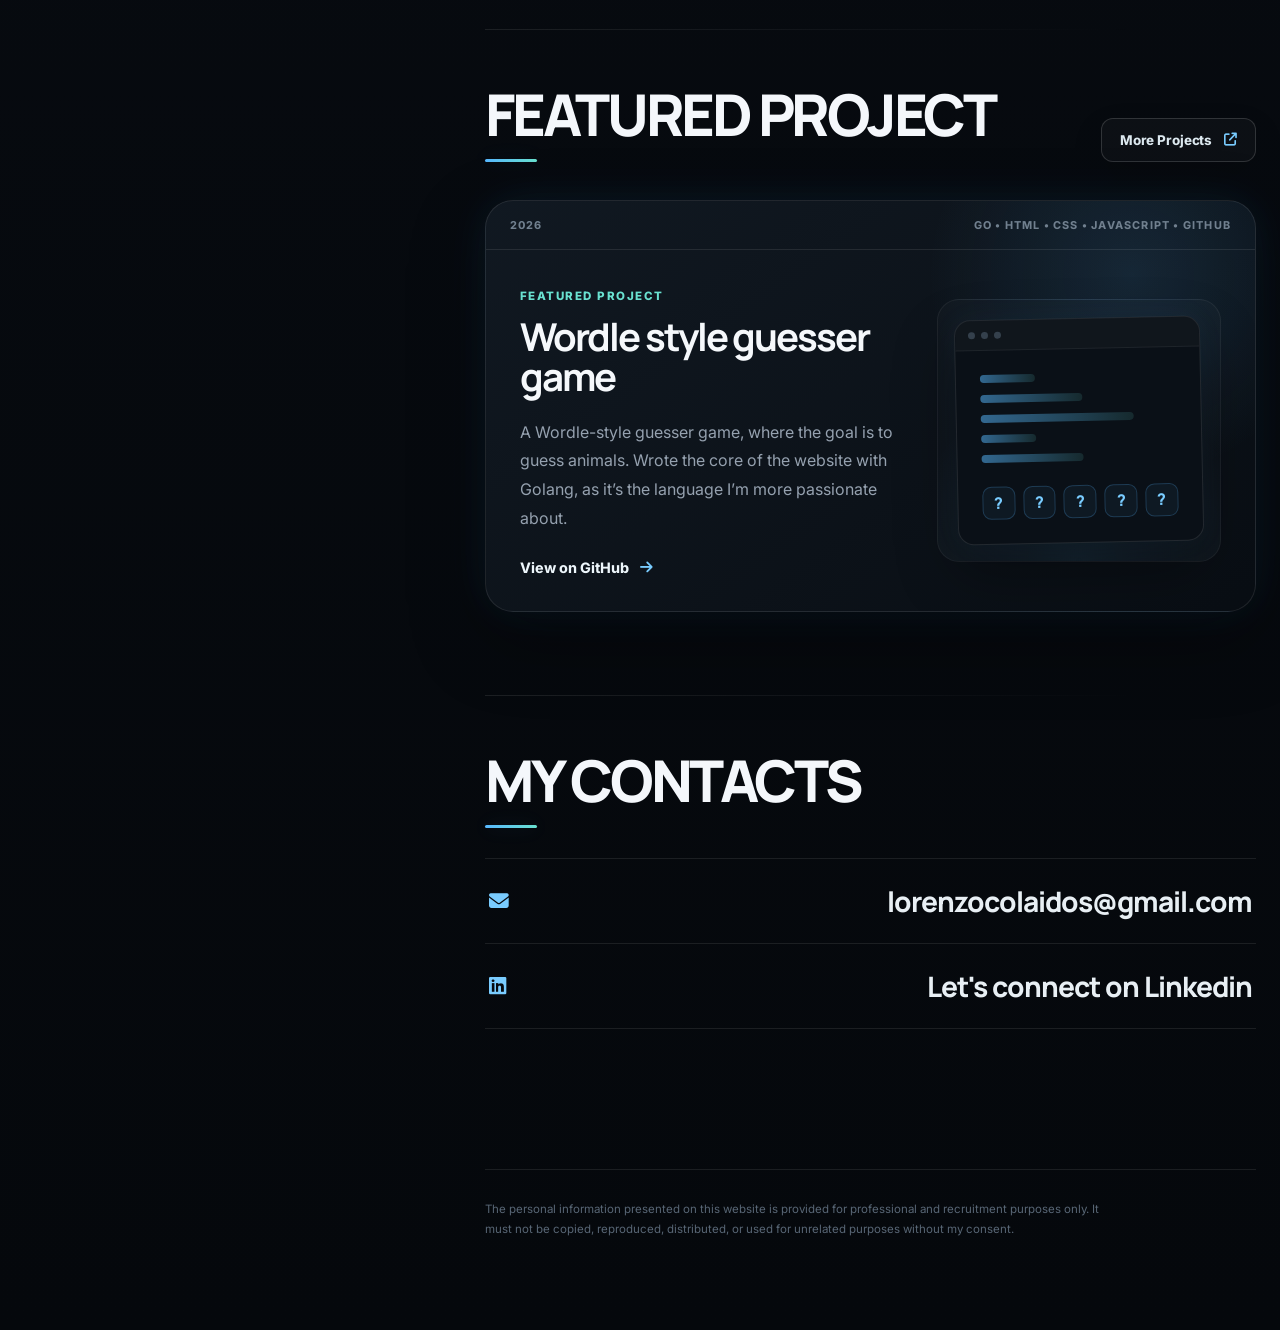
==== commit 52e8f458: "Updated index.html Fix typo in achievements paragraph" ====
--- a/index.html
+++ b/index.html
@@ -137,7 +137,7 @@
                 <h1 class="titlewhite">ACHIEVEMENTS</h1>
 
                 <p class="paragraph">
-                    Currently in the process of obtaining my Bachelor's Degree, with plans to purse a Master of Science in the United States of America.
+                    Currently in the process of obtaining my Bachelor's Degree, with plans to pursue a Master of Science in the United States of America.
                 </p>
                 <p class="paragraph">
                     Solved more than 100 LeetCode problems, placing me in the top 15% of the website.
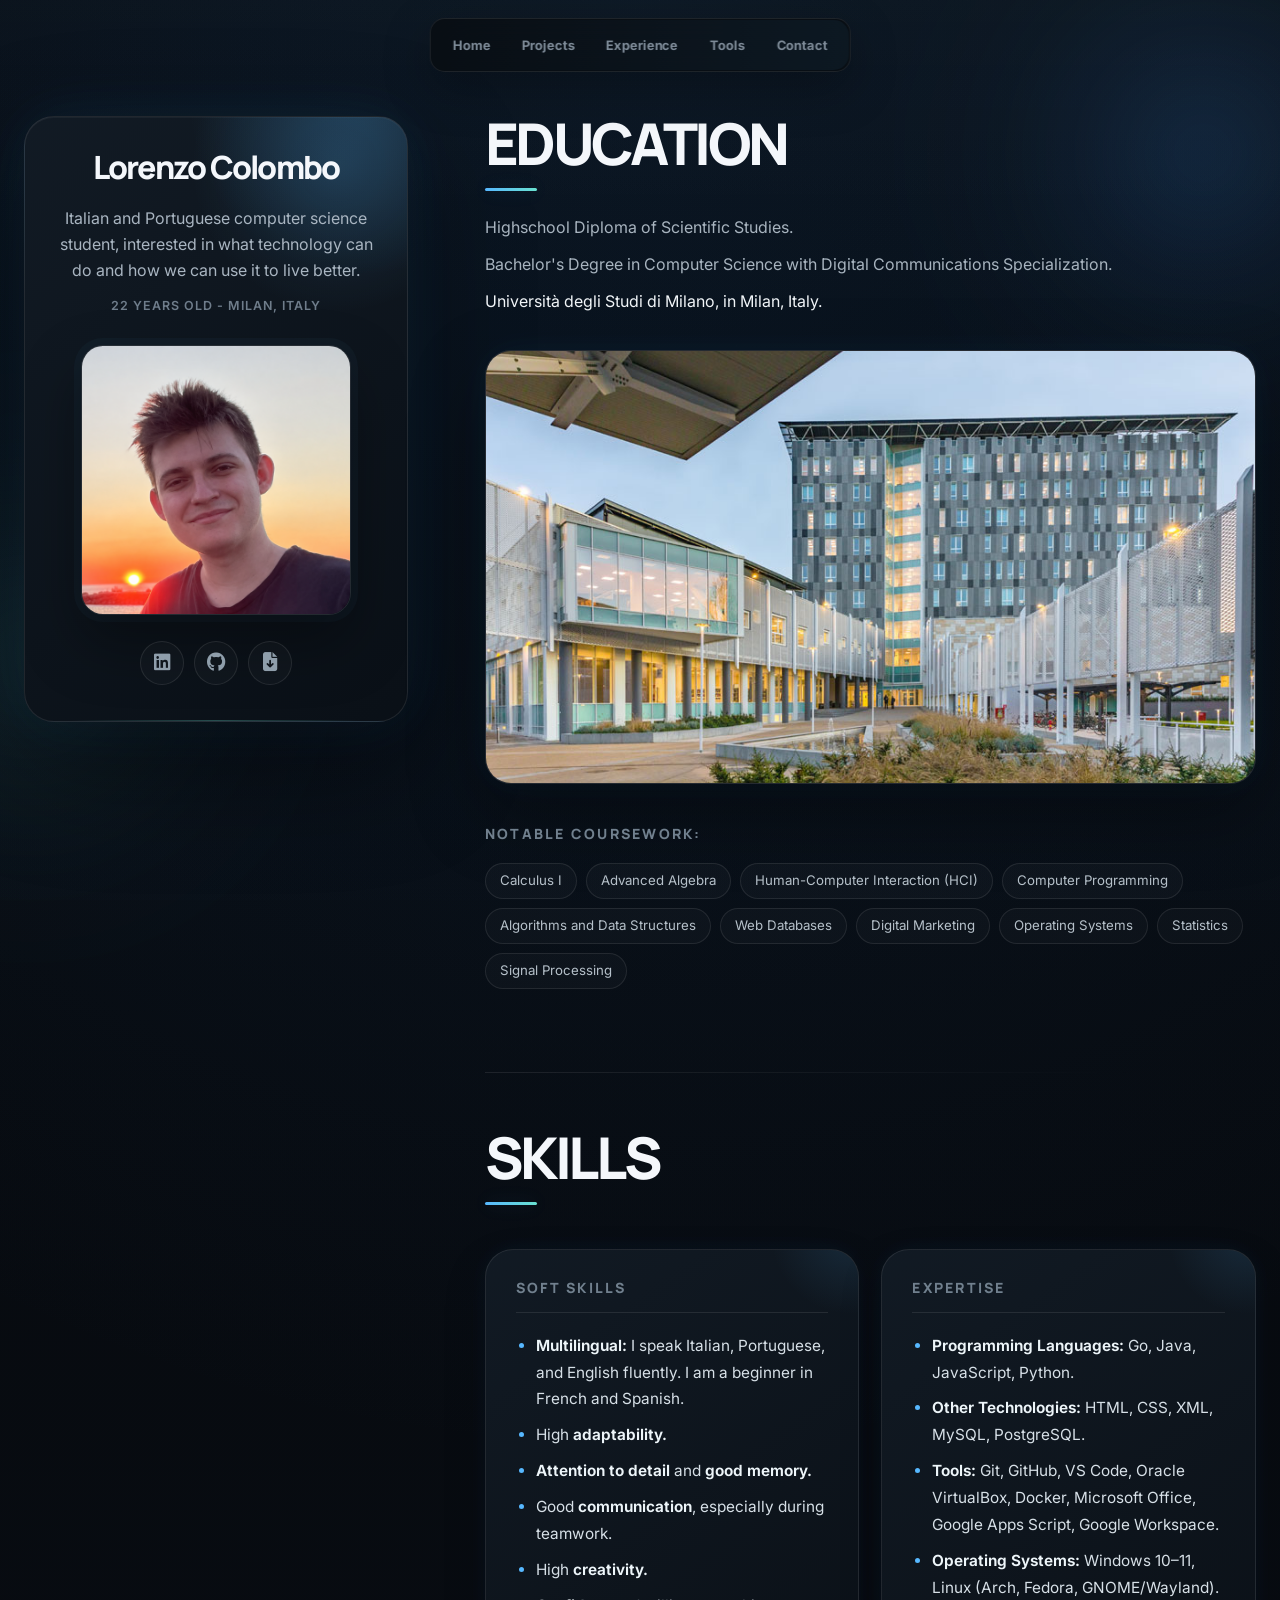
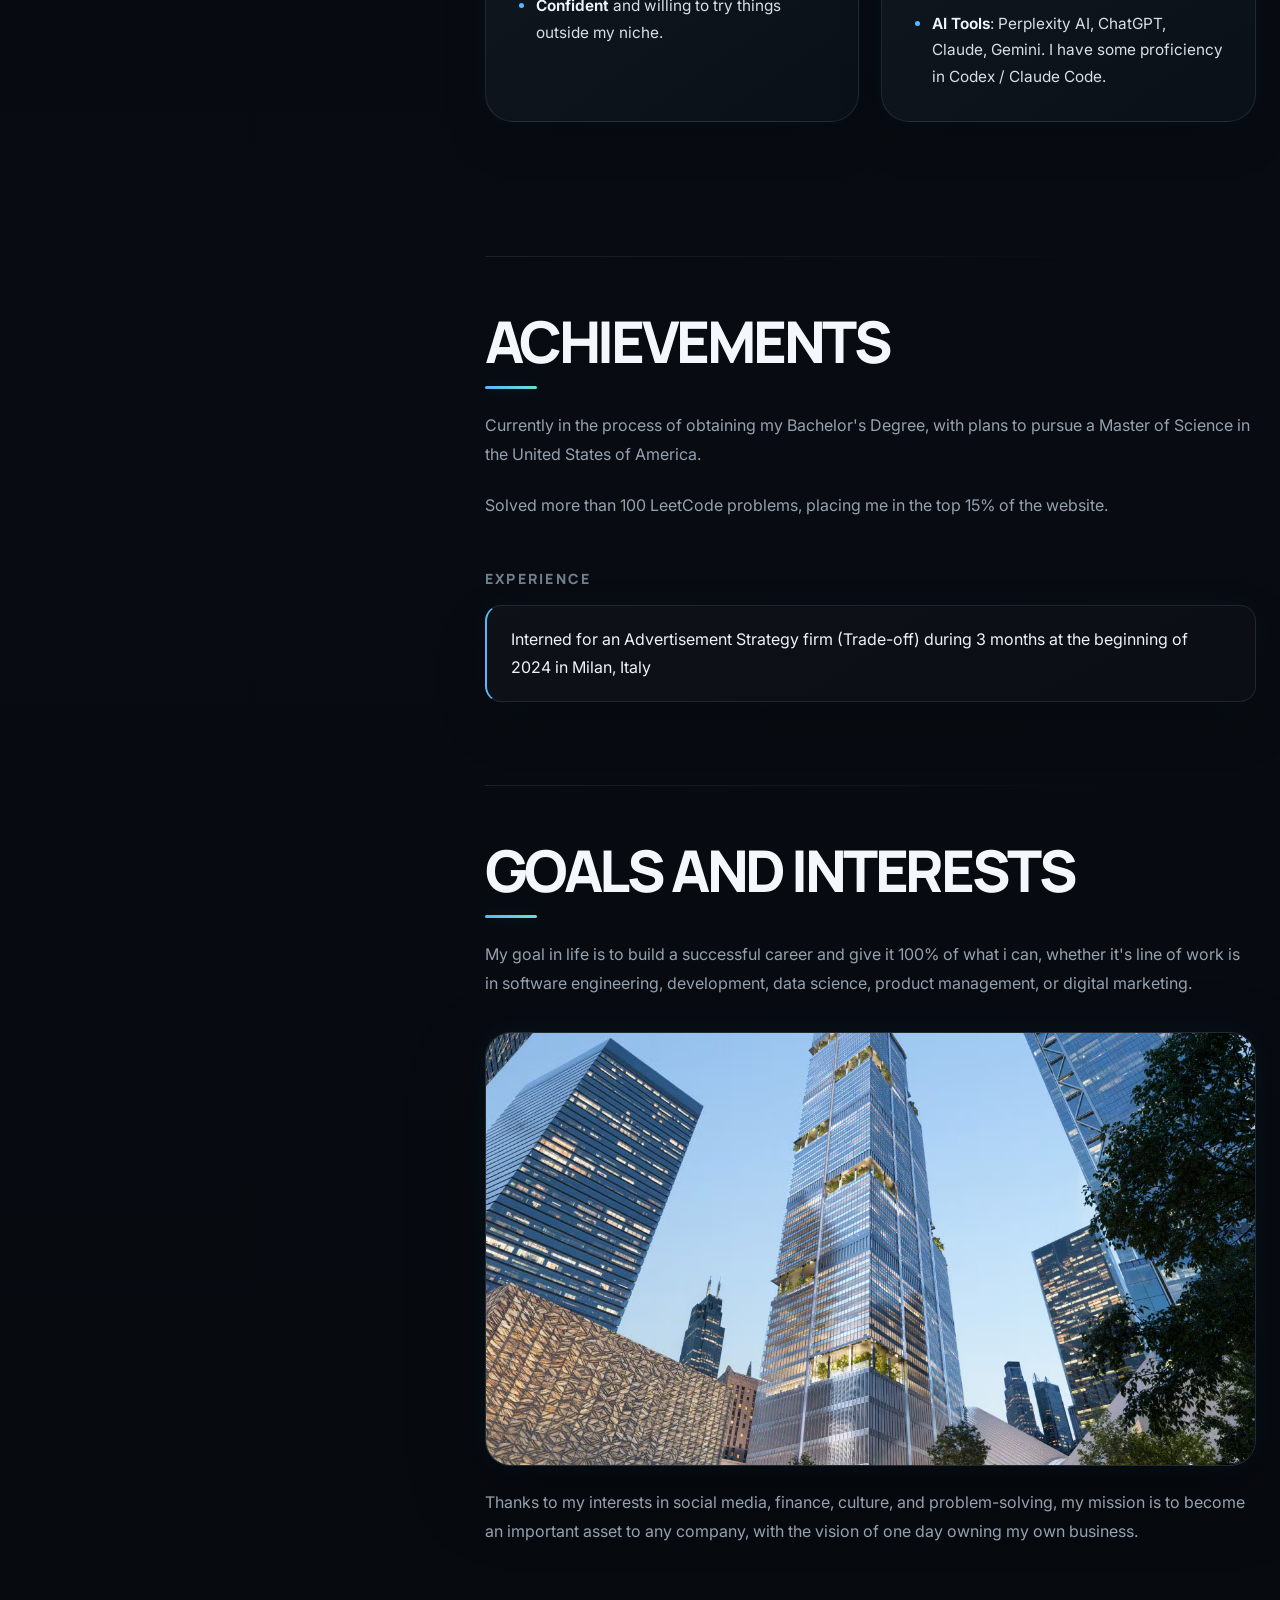
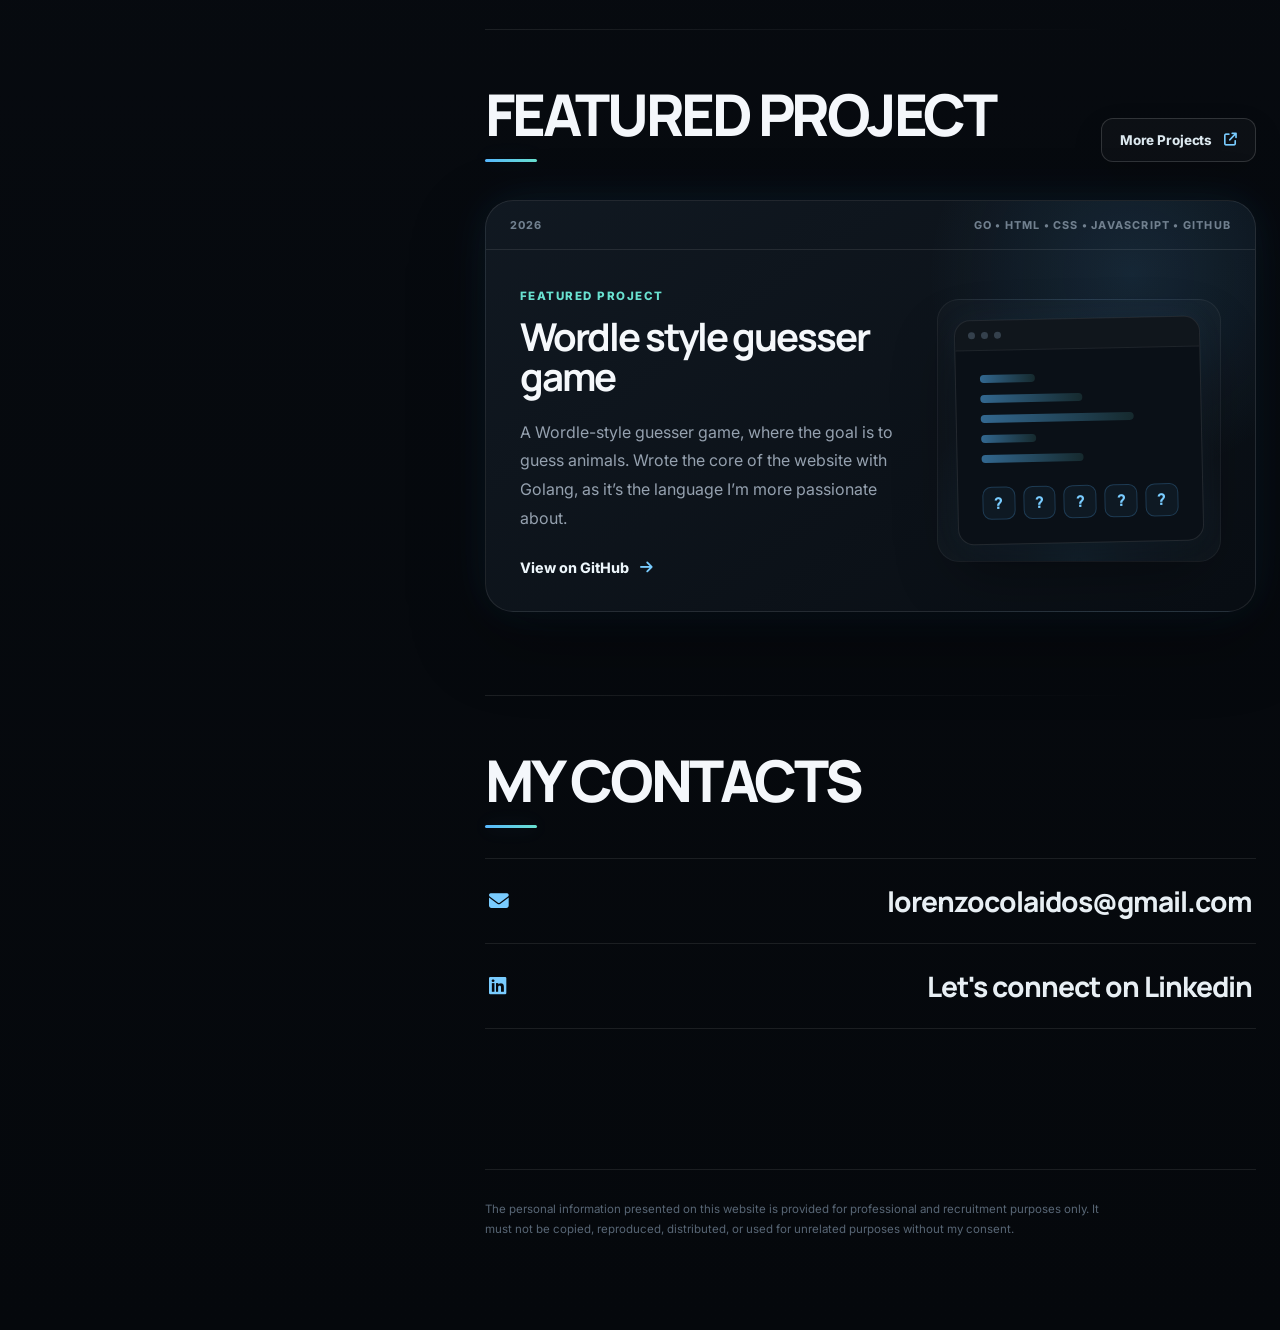
==== commit 21447bb2: "Updated index.html Update tools list in skills section" ====
--- a/index.html
+++ b/index.html
@@ -119,7 +119,7 @@
                         <ul class="skills-list">
                             <li><strong>Programming Languages:</strong> Go, Java, JavaScript, Python.</li>
                             <li><strong>Other Technologies:</strong> HTML, CSS, XML, MySQL, PostgreSQL.</li>
-                            <li><strong>Tools:</strong> Git, GitHub, VS Code, IntelliJ IDEA, Oracle VirtualBox, Docker, Microsoft Office.</li>
+                            <li><strong>Tools:</strong> Git, GitHub, VS Code, Oracle VirtualBox, Docker, Microsoft Office, Google Apps Script, Google Workspace.</li>
                             <li><strong>Operating Systems:</strong> Windows 10–11, Linux (Arch, Fedora, GNOME/Wayland).</li>
                             <li><strong>AI Tools</strong>: Perplexity AI, ChatGPT, Claude, Gemini. I have some proficiency in Codex / Claude Code.</li>
                         </ul>
